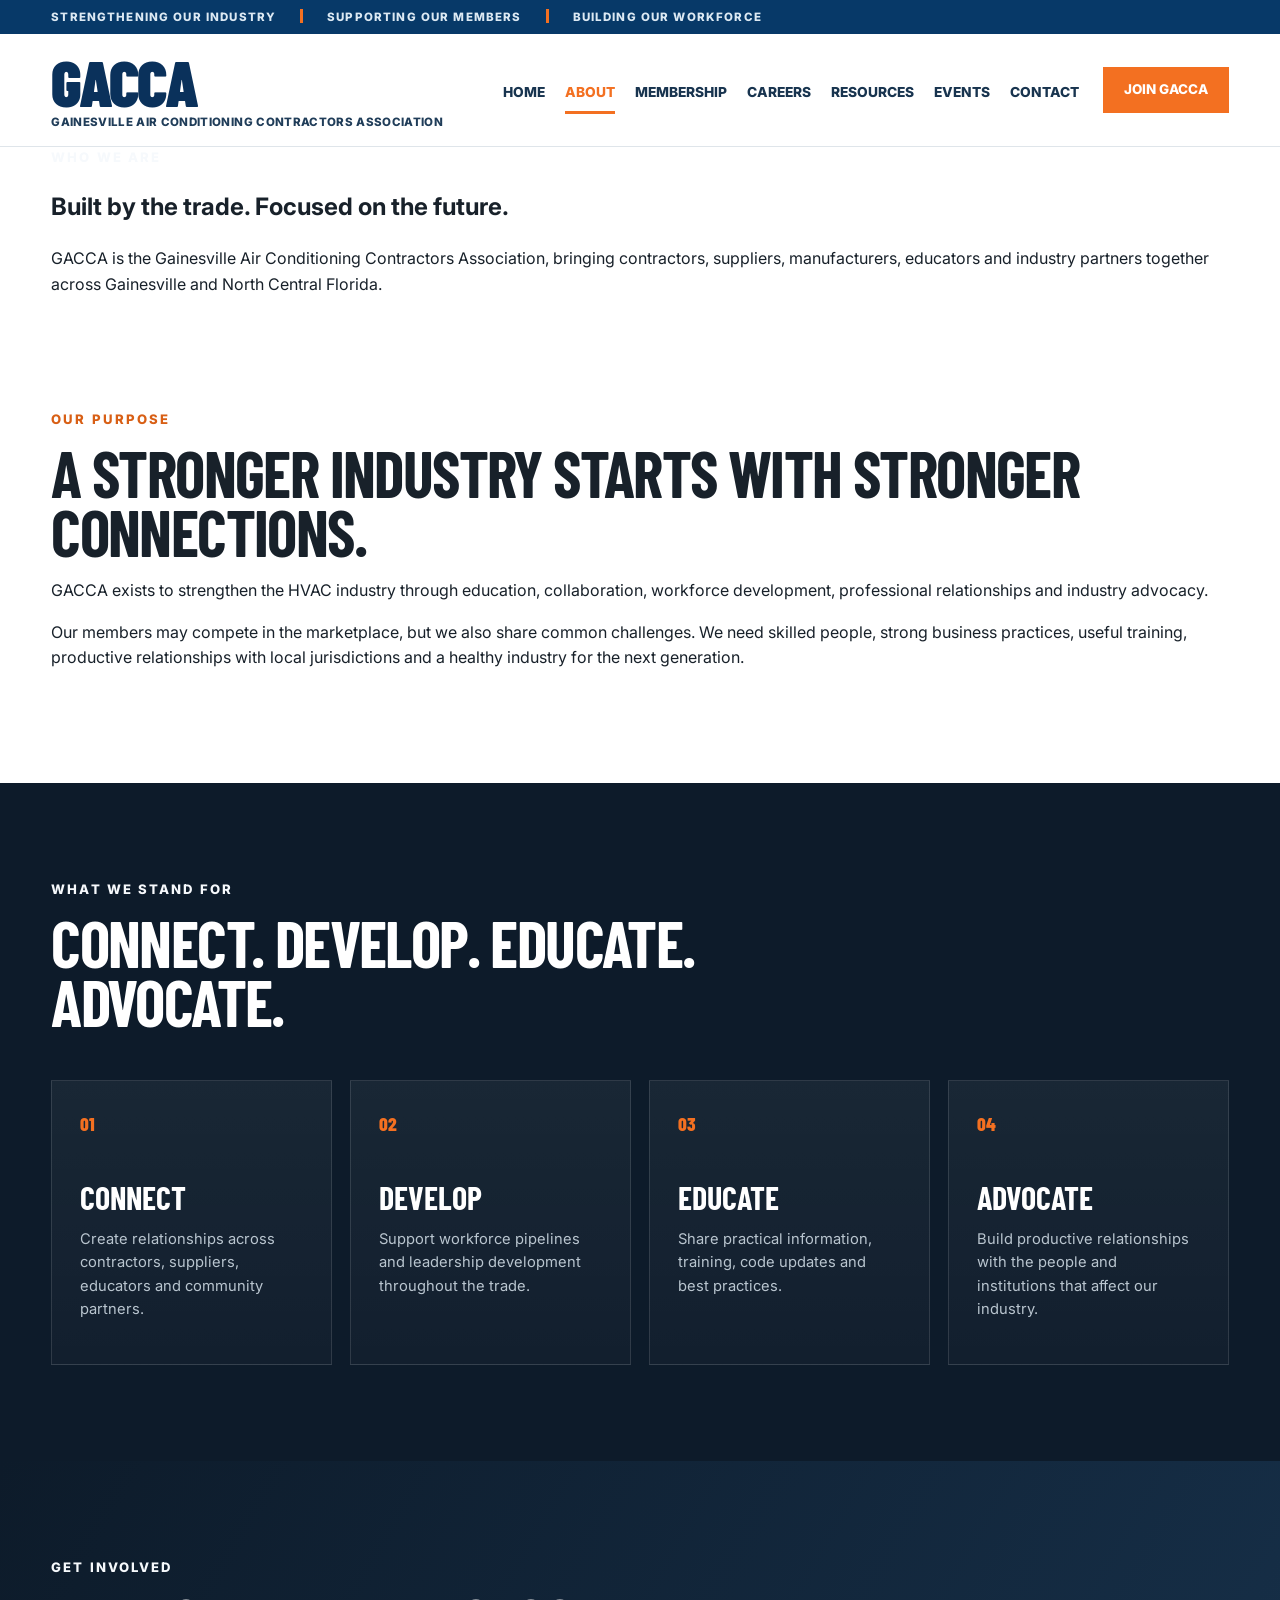
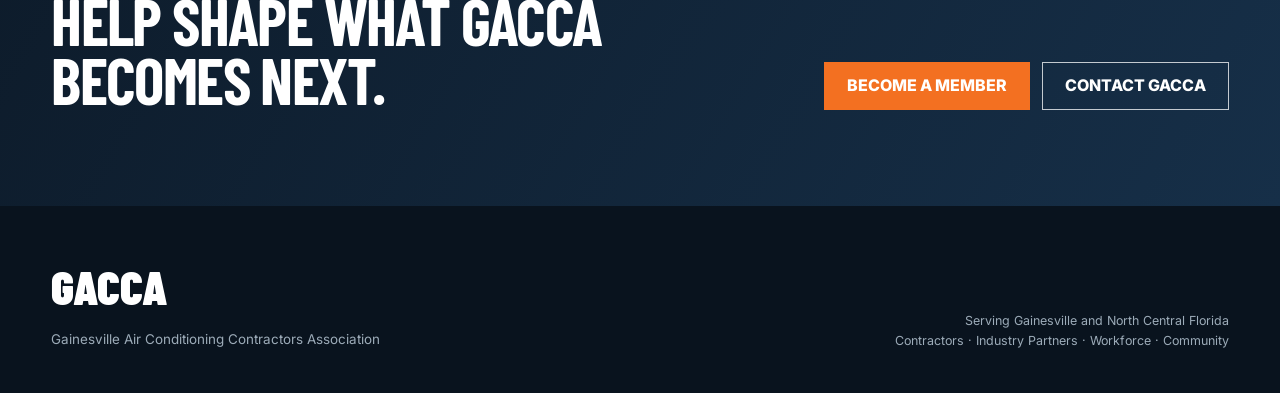
==== about.html @ 41728760 "Build About GACCA page" ====
<!DOCTYPE html><html lang="en"><head><meta charset="UTF-8"><meta name="viewport" content="width=device-width,initial-scale=1.0"><title>About GACCA</title><link rel="preconnect" href="https://fonts.googleapis.com"><link rel="preconnect" href="https://fonts.gstatic.com" crossorigin><link href="https://fonts.googleapis.com/css2?family=Barlow+Condensed:wght@600;700;800;900&family=Inter:wght@400;500;600;700;800&display=swap" rel="stylesheet"><link rel="stylesheet" href="styles.css"></head><body><div class="utility-bar"><div class="container utility-inner"><span>Strengthening our industry</span><span>Supporting our members</span><span>Building our workforce</span></div></div><header class="site-header light-header"><div class="container nav-wrap"><a class="brand brand-wide" href="index.html"><span class="brand-copy"><strong>GACCA</strong><small>Gainesville Air Conditioning Contractors Association</small></span></a><nav class="main-nav dark-nav"><a href="index.html">Home</a><a class="active" href="about.html">About</a><a href="membership.html">Membership</a><a href="careers.html">Careers</a><a href="resources.html">Resources</a><a href="events.html">Events</a><a href="contact.html">Contact</a></nav><a class="btn btn-small btn-primary" href="membership.html">Join GACCA</a></div></header><main><section class="subhero"><div class="container"><div class="eyebrow">Who We Are</div><h1>Built by the trade. Focused on the future.</h1><p>GACCA is the Gainesville Air Conditioning Contractors Association, bringing contractors, suppliers, manufacturers, educators and industry partners together across Gainesville and North Central Florida.</p></div></section><section class="section"><div class="container two-col"><div><div class="eyebrow dark">Our Purpose</div><h2>A stronger industry starts with stronger connections.</h2></div><div class="body-copy"><p>GACCA exists to strengthen the HVAC industry through education, collaboration, workforce development, professional relationships and industry advocacy.</p><p>Our members may compete in the marketplace, but we also share common challenges. We need skilled people, strong business practices, useful training, productive relationships with local jurisdictions and a healthy industry for the next generation.</p></div></div></section><section class="section section-dark"><div class="container"><div class="section-heading light"><div class="eyebrow">What We Stand For</div><h2>Connect. Develop. Educate. Advocate.</h2></div><div class="card-grid four"><article class="feature-card"><span class="card-number">01</span><h3>Connect</h3><p>Create relationships across contractors, suppliers, educators and community partners.</p></article><article class="feature-card"><span class="card-number">02</span><h3>Develop</h3><p>Support workforce pipelines and leadership development throughout the trade.</p></article><article class="feature-card"><span class="card-number">03</span><h3>Educate</h3><p>Share practical information, training, code updates and best practices.</p></article><article class="feature-card"><span class="card-number">04</span><h3>Advocate</h3><p>Build productive relationships with the people and institutions that affect our industry.</p></article></div></div></section><section class="section cta-section"><div class="container cta-inner"><div><div class="eyebrow">Get Involved</div><h2>Help shape what GACCA becomes next.</h2></div><div class="cta-actions"><a class="btn btn-primary" href="membership.html">Become a Member</a><a class="btn btn-outline-light" href="contact.html">Contact GACCA</a></div></div></section></main><footer class="site-footer"><div class="container footer-grid"><div><strong class="footer-logo">GACCA</strong><p>Gainesville Air Conditioning Contractors Association</p></div><div><span>Serving Gainesville and North Central Florida</span><span>Contractors · Industry Partners · Workforce · Community</span></div></div></footer></body></html>
---- styles.css ----
:root {
  --navy: #0d1b2a;
  --navy-2: #12263a;
  --blue: #0f4c81;
  --steel: #40566f;
  --orange: #f37021;
  --orange-dark: #d85f15;
  --white: #ffffff;
  --offwhite: #f7f8fa;
  --gray-100: #edf1f4;
  --gray-300: #cbd3da;
  --gray-600: #65717d;
  --ink: #18212a;
  --max: 1180px;
}
* { box-sizing: border-box; }
html { scroll-behavior: smooth; }
body { margin:0; font-family:"Inter",Arial,sans-serif; color:var(--ink); background:var(--white); line-height:1.6; }
a { color:inherit; text-decoration:none; }
img { max-width:100%; display:block; }
.container { width:min(92%,var(--max)); margin:0 auto; }

.utility-bar { background:#073968; color:#dce9f3; font-size:.72rem; font-weight:800; letter-spacing:.1em; text-transform:uppercase; }
.utility-inner { min-height:34px; display:flex; align-items:center; gap:24px; }
.utility-inner span+span:before { content:""; display:inline-block; width:3px; height:14px; background:var(--orange); margin-right:24px; vertical-align:-2px; }

.site-header { position:sticky; top:0; z-index:20; border-bottom:1px solid #dfe5ea; backdrop-filter:blur(8px); }
.light-header { background:rgba(255,255,255,.97); }
.nav-wrap { min-height:112px; display:flex; align-items:center; gap:24px; }
.brand { display:flex; align-items:center; margin-right:auto; }
.brand-wide .brand-copy { min-width:360px; }
.brand-copy { display:flex; flex-direction:column; line-height:.95; }
.brand-copy strong { color:#0a315b; font-family:"Barlow Condensed",Arial,sans-serif; font-size:4rem; font-weight:900; letter-spacing:-.03em; }
.brand-copy small { margin-top:4px; font-size:.72rem; font-weight:800; letter-spacing:.03em; color:#203d59; text-transform:uppercase; }
.main-nav { display:flex; align-items:center; gap:20px; font-weight:800; font-size:.86rem; text-transform:uppercase; }
.dark-nav { color:#18344f; }
.main-nav a { position:relative; padding:42px 0 38px; }
.main-nav a:hover,.main-nav a.active { color:var(--orange); }
.main-nav a.active:after { content:""; position:absolute; left:0; right:0; bottom:27px; height:3px; background:var(--orange); }

.btn { display:inline-flex; align-items:center; justify-content:center; min-height:48px; padding:0 22px; border:1px solid transparent; font-weight:800; text-transform:uppercase; transition:.2s ease; }
.btn:hover { transform:translateY(-1px); }
.btn-small { min-height:46px; padding:0 20px; font-size:.84rem; }
.btn-primary { background:var(--orange); color:var(--white); }
.btn-primary:hover { background:var(--orange-dark); }
.btn-secondary { background:var(--white); color:var(--navy); }
.btn-outline-light { border-color:rgba(255,255,255,.75); color:var(--white); }
.btn-outline-light:hover { border-color:var(--orange); color:var(--orange); }

.hero { position:relative; overflow:hidden; color:var(--white); min-height:650px; display:flex; align-items:center; }
.hero-approved { background:linear-gradient(90deg,rgba(5,42,75,.98) 0%,rgba(5,42,75,.92) 48%,rgba(15,76,129,.72) 100%),radial-gradient(circle at 78% 30%,rgba(243,112,33,.18),transparent 36%); }
.hero-grid { position:absolute; inset:0; opacity:.12; background-image:linear-gradient(rgba(255,255,255,.12) 1px,transparent 1px),linear-gradient(90deg,rgba(255,255,255,.12) 1px,transparent 1px); background-size:44px 44px; }
.hero-content { position:relative; z-index:2; padding:85px 0 78px; }
.eyebrow { color:#f6f9fc; font-size:.82rem; font-weight:800; letter-spacing:.16em; text-transform:uppercase; }
.eyebrow.dark { color:var(--orange-dark); }
.hero h1,h2,h3 { font-family:"Barlow Condensed",Arial,sans-serif; line-height:.92; margin:0; }
.hero h1 { max-width:780px; margin-top:14px; font-size:clamp(4.4rem,8vw,7.2rem); text-transform:uppercase; letter-spacing:-.035em; display:flex; flex-direction:column; }
.hero h1 strong { color:var(--orange); font-size:1.12em; font-style:italic; }
.hero h1 em { font-style:normal; letter-spacing:.12em; font-size:.48em; font-weight:600; margin-top:4px; }
.hero-copy { max-width:720px; margin:24px 0 0; color:#e6edf3; font-size:1.02rem; }
.hero-actions { display:flex; flex-wrap:wrap; gap:14px; margin-top:30px; }

.pillar-band { background:#073968; color:white; border-top:1px solid rgba(255,255,255,.18); }
.pillar-grid { display:grid; grid-template-columns:repeat(4,1fr); }
.pillar { padding:22px 26px; min-height:112px; border-right:1px solid rgba(255,255,255,.2); }
.pillar:first-child { border-left:1px solid rgba(255,255,255,.2); }
.pillar strong { display:block; font-family:"Barlow Condensed",Arial,sans-serif; font-size:1.65rem; text-transform:uppercase; border-left:4px solid var(--orange); padding-left:12px; }
.pillar span { display:block; margin:8px 0 0 16px; color:#d4e2ec; font-size:.86rem; line-height:1.35; }

.mission-band { background:#f3f6f8; }
.mission-grid { min-height:145px; display:grid; grid-template-columns:160px 1fr 280px; gap:28px; align-items:center; }
.mission-title { font-family:"Barlow Condensed",Arial,sans-serif; font-size:2.6rem; font-weight:900; line-height:.72; text-transform:uppercase; border-right:4px solid var(--orange); }
.mission-grid p { color:#24415d; font-style:italic; margin:0; }
.mission-callout { font-family:"Barlow Condensed",Arial,sans-serif; font-size:1.8rem; font-weight:800; line-height:1; text-transform:uppercase; color:#173d61; }
.mission-callout strong { color:var(--orange); font-size:1.08em; }

.section { padding:96px 0; }
h2 { margin-top:14px; font-size:clamp(3rem,5vw,5rem); text-transform:uppercase; letter-spacing:-.025em; }
.section-dark { background:var(--navy); color:var(--white); }
.section-gray { background:var(--offwhite); }
.section-heading { max-width:790px; margin-bottom:48px; }
.section-heading.light p { color:#bac5cf; }
.section-heading p { color:var(--gray-600); font-size:1.02rem; }
.card-grid { display:grid; gap:18px; }
.card-grid.four { grid-template-columns:repeat(4,1fr); }
.feature-card { min-height:270px; padding:28px; border:1px solid rgba(255,255,255,.12); background:linear-gradient(180deg,rgba(255,255,255,.05),rgba(255,255,255,.02)); }
.card-number { font-family:"Barlow Condensed",Arial,sans-serif; color:var(--orange); font-size:1.2rem; font-weight:800; }
.feature-card h3 { margin-top:44px; font-size:2rem; text-transform:uppercase; }
.feature-card p { color:#b9c5cf; font-size:.92rem; }

.spotlight-section { background:#e9eef2; }
.spotlight-grid { display:grid; grid-template-columns:repeat(3,1fr); gap:18px; }
.spotlight-card { position:relative; min-height:300px; padding:30px; color:white; overflow:hidden; border-bottom:6px solid var(--orange); background:linear-gradient(145deg,#123d65,#0b2741); }
.spotlight-card:after { content:""; position:absolute; inset:0; opacity:.12; background-image:linear-gradient(135deg,transparent 0 45%,#fff 46% 47%,transparent 48% 100%); background-size:42px 42px; }
.spotlight-card>* { position:relative; z-index:1; }
.spotlight-card span { text-transform:uppercase; color:#a9c4da; font-size:.75rem; font-weight:800; letter-spacing:.13em; }
.spotlight-card h3 { margin-top:52px; font-size:3rem; text-transform:uppercase; }
.spotlight-card p { max-width:280px; color:#dce7ef; }
.spotlight-card b { position:absolute; bottom:26px; text-transform:uppercase; color:var(--orange); font-size:.78rem; letter-spacing:.08em; }
.spotlight-card:hover { transform:translateY(-3px); transition:.2s ease; }

.careers-callout { background:var(--white); }
.careers-grid { display:grid; grid-template-columns:1.15fr .85fr; gap:42px; align-items:stretch; }
.careers-grid>div:first-child { padding:28px 0; }
.careers-grid p { color:#52606d; font-size:1.03rem; }
.inline-actions { display:flex; gap:22px; align-items:center; margin-top:28px; flex-wrap:wrap; }
.text-link { font-weight:800; border-bottom:2px solid var(--orange); }
.career-panel { position:relative; padding:48px; background:var(--navy-2); color:var(--white); overflow:hidden; }
.career-panel:before { content:""; position:absolute; inset:0; background-image:linear-gradient(rgba(255,255,255,.06) 1px,transparent 1px),linear-gradient(90deg,rgba(255,255,255,.06) 1px,transparent 1px); background-size:28px 28px; }
.career-panel>* { position:relative; z-index:1; }
.panel-label { color:var(--orange); text-transform:uppercase; font-weight:800; letter-spacing:.14em; font-size:.72rem; }
.career-panel h3 { margin-top:40px; font-size:clamp(2.4rem,4vw,4rem); text-transform:uppercase; }
.career-panel p { color:#c5d0d8; }

.resource-grid { display:grid; grid-template-columns:repeat(2,1fr); border-top:1px solid var(--gray-300); }
.resource-item { display:grid; grid-template-columns:150px 1fr; gap:20px; padding:28px 0; border-bottom:1px solid var(--gray-300); }
.resource-item:nth-child(odd) { padding-right:34px; }
.resource-item:nth-child(even) { padding-left:34px; border-left:1px solid var(--gray-300); }
.resource-item strong { font-family:"Barlow Condensed",Arial,sans-serif; text-transform:uppercase; font-size:1.5rem; }
.resource-item span { color:var(--gray-600); }

.cta-section { background:linear-gradient(120deg,var(--navy),#162f48); color:var(--white); }
.cta-inner { display:grid; grid-template-columns:1fr auto; gap:48px; align-items:end; }
.cta-inner h2 { max-width:820px; }
.cta-actions { display:flex; gap:12px; flex-wrap:wrap; }

.site-footer { background:#09131e; color:#9cabb8; padding:42px 0; }
.footer-grid { display:grid; grid-template-columns:1fr 1fr; gap:40px; align-items:end; }
.footer-grid p { margin:4px 0 0; font-size:.84rem; }
.footer-grid>div:last-child { display:flex; flex-direction:column; text-align:right; font-size:.78rem; }
.footer-logo { color:var(--white); font-family:"Barlow Condensed",Arial,sans-serif; font-size:3rem; font-weight:900; }

.page { width:min(92%,var(--max)); margin:0 auto; padding:90px 0; }
.page form { display:grid; gap:18px; max-width:760px; }
.page label { display:grid; gap:6px; font-weight:700; }
.page input,.page textarea { width:100%; padding:12px; border:1px solid var(--gray-300); font:inherit; }
.page button,.button { display:inline-flex; width:max-content; padding:13px 22px; border:0; background:var(--orange); color:white; font-weight:800; }
.job-panel { padding:28px; margin:28px 0; background:var(--offwhite); border-left:4px solid var(--orange); }
.note { color:var(--gray-600); font-size:.9rem; }

@media(max-width:1080px){
  .brand-wide .brand-copy{min-width:280px}.brand-copy strong{font-size:3.2rem}.main-nav{gap:14px;font-size:.78rem}
}
@media(max-width:980px){
  .utility-inner span:nth-child(n+2){display:none}.main-nav{display:none}.card-grid.four{grid-template-columns:repeat(2,1fr)}.careers-grid{grid-template-columns:1fr;gap:42px}.mission-grid{grid-template-columns:120px 1fr}.mission-callout{display:none}.pillar-grid{grid-template-columns:repeat(2,1fr)}.spotlight-grid{grid-template-columns:1fr}.cta-inner{grid-template-columns:1fr}
}
@media(max-width:680px){
  .nav-wrap{min-height:88px}.brand-wide .brand-copy{min-width:0}.brand-copy strong{font-size:2.7rem}.brand-copy small{font-size:.58rem;max-width:220px}.site-header .btn-small{display:none}.hero{min-height:620px}.hero-content{padding:68px 0}.hero h1{font-size:clamp(3.4rem,15vw,5.2rem)}.pillar-grid{grid-template-columns:1fr}.pillar{border-left:0;border-right:0;border-bottom:1px solid rgba(255,255,255,.2)}.mission-grid{grid-template-columns:1fr;padding:28px 0}.mission-title{border-right:0;border-bottom:4px solid var(--orange);padding-bottom:12px;width:max-content}.section{padding:72px 0}.card-grid.four,.resource-grid{grid-template-columns:1fr}.resource-item,.resource-item:nth-child(odd),.resource-item:nth-child(even){padding:22px 0;border-left:0;grid-template-columns:1fr;gap:4px}.career-panel{padding:34px 28px}.footer-grid{grid-template-columns:1fr}.footer-grid>div:last-child{text-align:left}
}
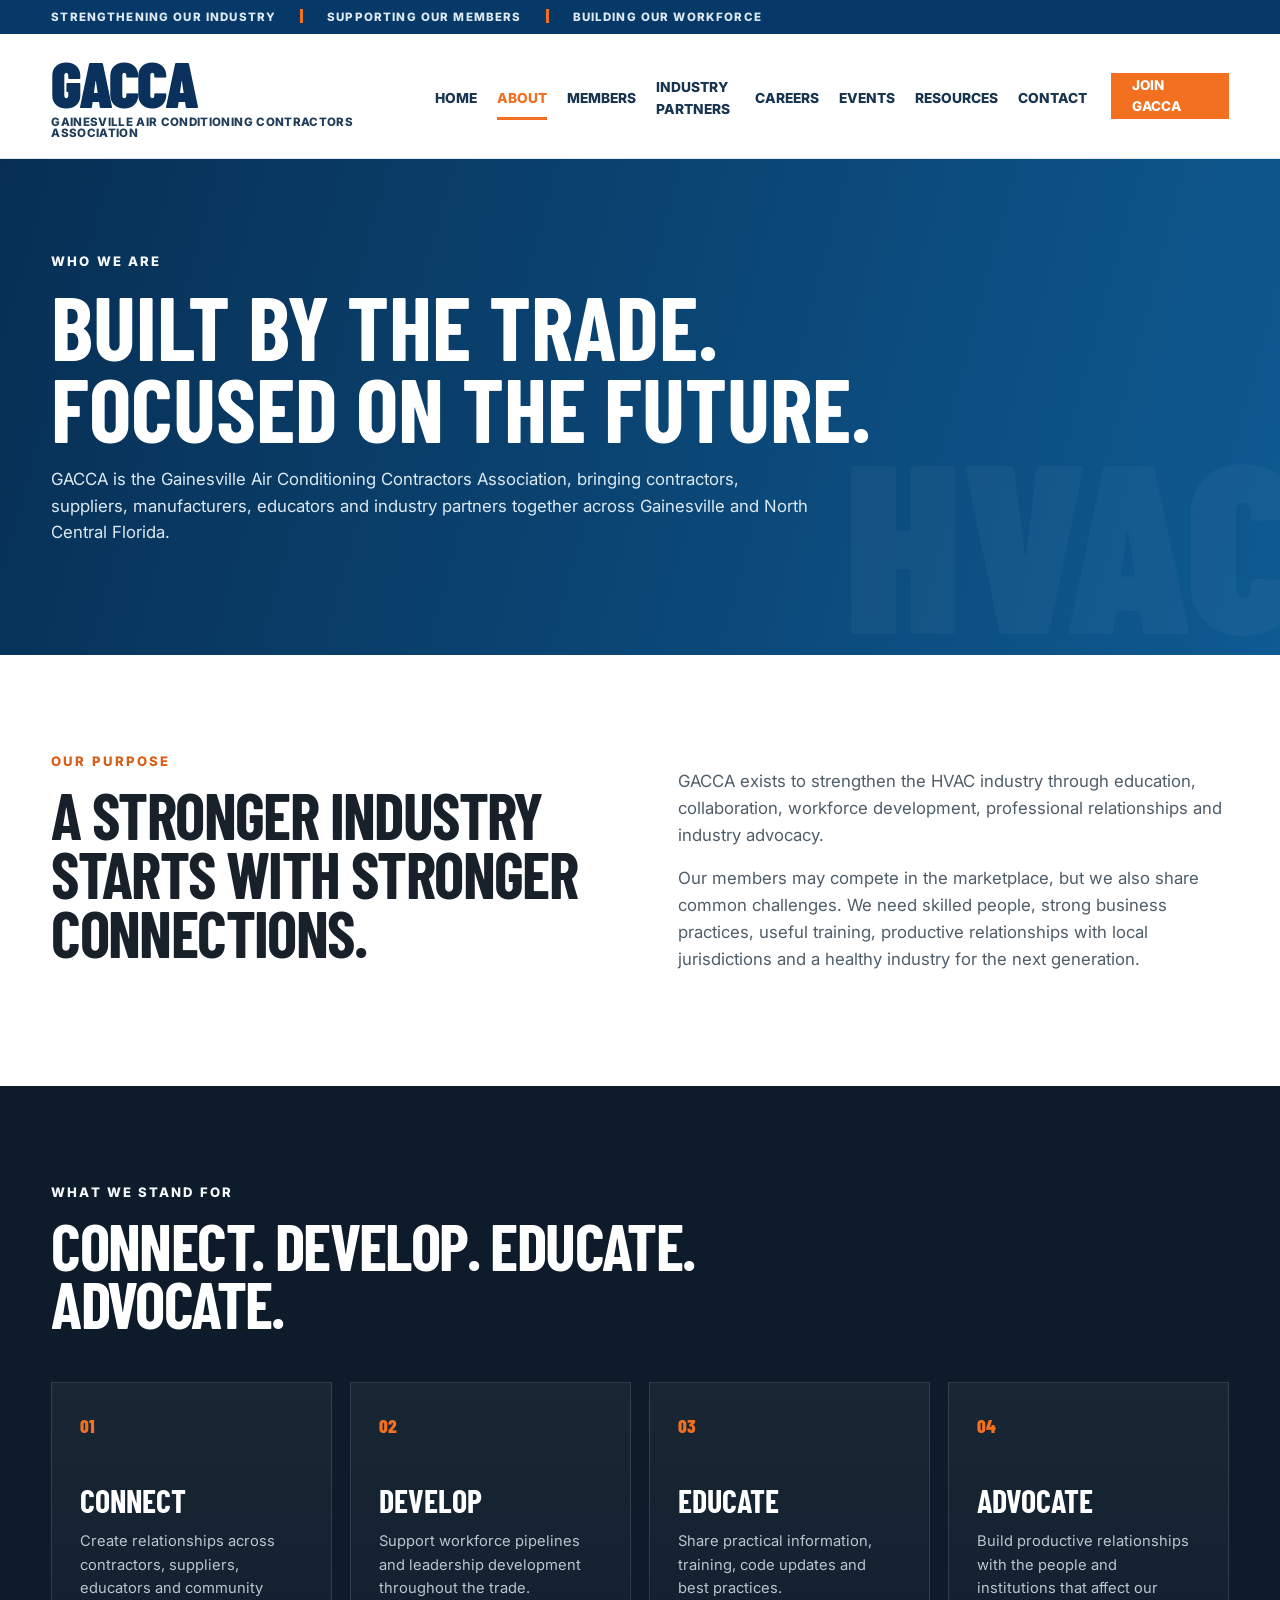
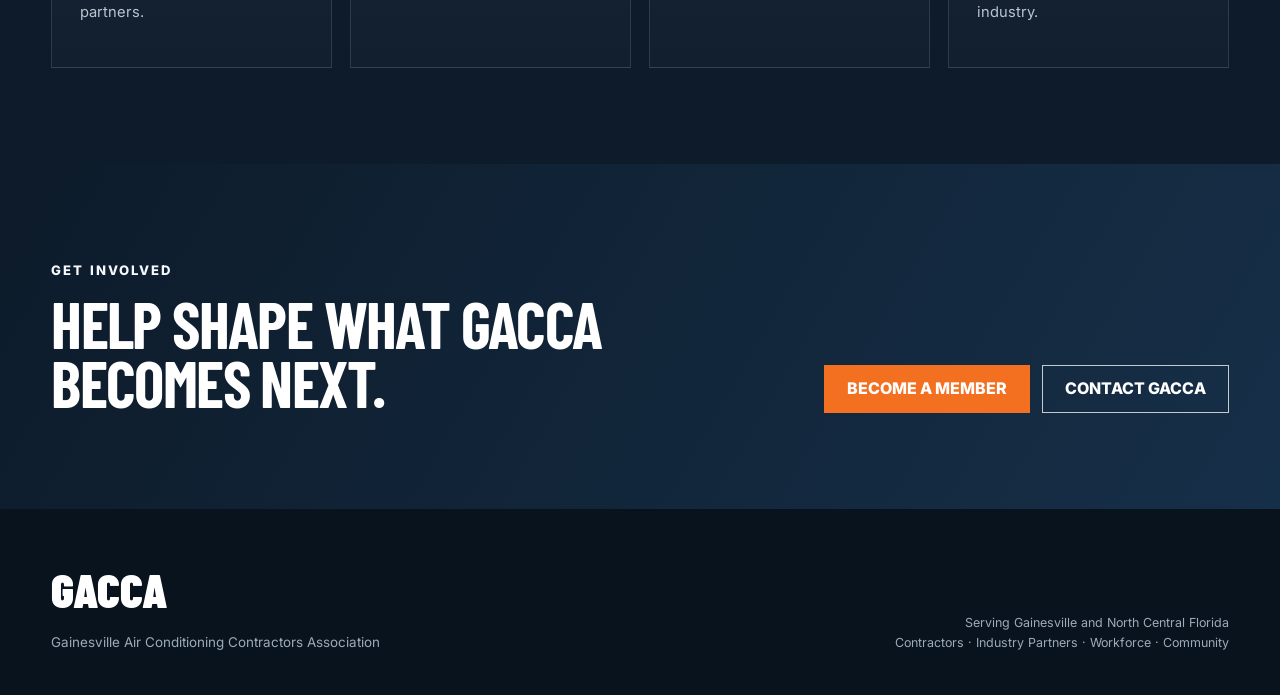
==== commit 78c578a1: "Standardize site navigation on About page" ====
--- a/about.html
+++ b/about.html
@@ -1 +1 @@
-<!DOCTYPE html><html lang="en"><head><meta charset="UTF-8"><meta name="viewport" content="width=device-width,initial-scale=1.0"><title>About GACCA</title><link rel="preconnect" href="https://fonts.googleapis.com"><link rel="preconnect" href="https://fonts.gstatic.com" crossorigin><link href="https://fonts.googleapis.com/css2?family=Barlow+Condensed:wght@600;700;800;900&family=Inter:wght@400;500;600;700;800&display=swap" rel="stylesheet"><link rel="stylesheet" href="styles.css"></head><body><div class="utility-bar"><div class="container utility-inner"><span>Strengthening our industry</span><span>Supporting our members</span><span>Building our workforce</span></div></div><header class="site-header light-header"><div class="container nav-wrap"><a class="brand brand-wide" href="index.html"><span class="brand-copy"><strong>GACCA</strong><small>Gainesville Air Conditioning Contractors Association</small></span></a><nav class="main-nav dark-nav"><a href="index.html">Home</a><a class="active" href="about.html">About</a><a href="membership.html">Membership</a><a href="careers.html">Careers</a><a href="resources.html">Resources</a><a href="events.html">Events</a><a href="contact.html">Contact</a></nav><a class="btn btn-small btn-primary" href="membership.html">Join GACCA</a></div></header><main><section class="subhero"><div class="container"><div class="eyebrow">Who We Are</div><h1>Built by the trade. Focused on the future.</h1><p>GACCA is the Gainesville Air Conditioning Contractors Association, bringing contractors, suppliers, manufacturers, educators and industry partners together across Gainesville and North Central Florida.</p></div></section><section class="section"><div class="container two-col"><div><div class="eyebrow dark">Our Purpose</div><h2>A stronger industry starts with stronger connections.</h2></div><div class="body-copy"><p>GACCA exists to strengthen the HVAC industry through education, collaboration, workforce development, professional relationships and industry advocacy.</p><p>Our members may compete in the marketplace, but we also share common challenges. We need skilled people, strong business practices, useful training, productive relationships with local jurisdictions and a healthy industry for the next generation.</p></div></div></section><section class="section section-dark"><div class="container"><div class="section-heading light"><div class="eyebrow">What We Stand For</div><h2>Connect. Develop. Educate. Advocate.</h2></div><div class="card-grid four"><article class="feature-card"><span class="card-number">01</span><h3>Connect</h3><p>Create relationships across contractors, suppliers, educators and community partners.</p></article><article class="feature-card"><span class="card-number">02</span><h3>Develop</h3><p>Support workforce pipelines and leadership development throughout the trade.</p></article><article class="feature-card"><span class="card-number">03</span><h3>Educate</h3><p>Share practical information, training, code updates and best practices.</p></article><article class="feature-card"><span class="card-number">04</span><h3>Advocate</h3><p>Build productive relationships with the people and institutions that affect our industry.</p></article></div></div></section><section class="section cta-section"><div class="container cta-inner"><div><div class="eyebrow">Get Involved</div><h2>Help shape what GACCA becomes next.</h2></div><div class="cta-actions"><a class="btn btn-primary" href="membership.html">Become a Member</a><a class="btn btn-outline-light" href="contact.html">Contact GACCA</a></div></div></section></main><footer class="site-footer"><div class="container footer-grid"><div><strong class="footer-logo">GACCA</strong><p>Gainesville Air Conditioning Contractors Association</p></div><div><span>Serving Gainesville and North Central Florida</span><span>Contractors · Industry Partners · Workforce · Community</span></div></div></footer></body></html>+<!DOCTYPE html><html lang="en"><head><meta charset="UTF-8"><meta name="viewport" content="width=device-width,initial-scale=1.0"><title>About GACCA</title><link rel="preconnect" href="https://fonts.googleapis.com"><link rel="preconnect" href="https://fonts.gstatic.com" crossorigin><link href="https://fonts.googleapis.com/css2?family=Barlow+Condensed:wght@600;700;800;900&family=Inter:wght@400;500;600;700;800&display=swap" rel="stylesheet"><link rel="stylesheet" href="styles.css"></head><body><div class="utility-bar"><div class="container utility-inner"><span>Strengthening our industry</span><span>Supporting our members</span><span>Building our workforce</span></div></div><header class="site-header light-header"><div class="container nav-wrap"><a class="brand brand-wide" href="index.html"><span class="brand-copy"><strong>GACCA</strong><small>Gainesville Air Conditioning Contractors Association</small></span></a><nav class="main-nav dark-nav"><a href="index.html">Home</a><a class="active" href="about.html">About</a><a href="member-directory.html">Members</a><a href="industry-partners.html">Industry Partners</a><a href="careers.html">Careers</a><a href="events.html">Events</a><a href="resources.html">Resources</a><a href="contact.html">Contact</a></nav><a class="btn btn-small btn-primary" href="membership.html">Join GACCA</a></div></header><main><section class="subhero"><div class="container"><div class="eyebrow">Who We Are</div><h1>Built by the trade. Focused on the future.</h1><p>GACCA is the Gainesville Air Conditioning Contractors Association, bringing contractors, suppliers, manufacturers, educators and industry partners together across Gainesville and North Central Florida.</p></div></section><section class="section"><div class="container two-col"><div><div class="eyebrow dark">Our Purpose</div><h2>A stronger industry starts with stronger connections.</h2></div><div class="body-copy"><p>GACCA exists to strengthen the HVAC industry through education, collaboration, workforce development, professional relationships and industry advocacy.</p><p>Our members may compete in the marketplace, but we also share common challenges. We need skilled people, strong business practices, useful training, productive relationships with local jurisdictions and a healthy industry for the next generation.</p></div></div></section><section class="section section-dark"><div class="container"><div class="section-heading light"><div class="eyebrow">What We Stand For</div><h2>Connect. Develop. Educate. Advocate.</h2></div><div class="card-grid four"><article class="feature-card"><span class="card-number">01</span><h3>Connect</h3><p>Create relationships across contractors, suppliers, educators and community partners.</p></article><article class="feature-card"><span class="card-number">02</span><h3>Develop</h3><p>Support workforce pipelines and leadership development throughout the trade.</p></article><article class="feature-card"><span class="card-number">03</span><h3>Educate</h3><p>Share practical information, training, code updates and best practices.</p></article><article class="feature-card"><span class="card-number">04</span><h3>Advocate</h3><p>Build productive relationships with the people and institutions that affect our industry.</p></article></div></div></section><section class="section cta-section"><div class="container cta-inner"><div><div class="eyebrow">Get Involved</div><h2>Help shape what GACCA becomes next.</h2></div><div class="cta-actions"><a class="btn btn-primary" href="membership.html">Become a Member</a><a class="btn btn-outline-light" href="contact.html">Contact GACCA</a></div></div></section></main><footer class="site-footer"><div class="container footer-grid"><div><strong class="footer-logo">GACCA</strong><p>Gainesville Air Conditioning Contractors Association</p></div><div><span>Serving Gainesville and North Central Florida</span><span>Contractors · Industry Partners · Workforce · Community</span></div></div></footer></body></html>
--- a/styles.css
+++ b/styles.css
@@ -1,149 +1 @@
-:root {
-  --navy: #0d1b2a;
-  --navy-2: #12263a;
-  --blue: #0f4c81;
-  --steel: #40566f;
-  --orange: #f37021;
-  --orange-dark: #d85f15;
-  --white: #ffffff;
-  --offwhite: #f7f8fa;
-  --gray-100: #edf1f4;
-  --gray-300: #cbd3da;
-  --gray-600: #65717d;
-  --ink: #18212a;
-  --max: 1180px;
-}
-* { box-sizing: border-box; }
-html { scroll-behavior: smooth; }
-body { margin:0; font-family:"Inter",Arial,sans-serif; color:var(--ink); background:var(--white); line-height:1.6; }
-a { color:inherit; text-decoration:none; }
-img { max-width:100%; display:block; }
-.container { width:min(92%,var(--max)); margin:0 auto; }
-
-.utility-bar { background:#073968; color:#dce9f3; font-size:.72rem; font-weight:800; letter-spacing:.1em; text-transform:uppercase; }
-.utility-inner { min-height:34px; display:flex; align-items:center; gap:24px; }
-.utility-inner span+span:before { content:""; display:inline-block; width:3px; height:14px; background:var(--orange); margin-right:24px; vertical-align:-2px; }
-
-.site-header { position:sticky; top:0; z-index:20; border-bottom:1px solid #dfe5ea; backdrop-filter:blur(8px); }
-.light-header { background:rgba(255,255,255,.97); }
-.nav-wrap { min-height:112px; display:flex; align-items:center; gap:24px; }
-.brand { display:flex; align-items:center; margin-right:auto; }
-.brand-wide .brand-copy { min-width:360px; }
-.brand-copy { display:flex; flex-direction:column; line-height:.95; }
-.brand-copy strong { color:#0a315b; font-family:"Barlow Condensed",Arial,sans-serif; font-size:4rem; font-weight:900; letter-spacing:-.03em; }
-.brand-copy small { margin-top:4px; font-size:.72rem; font-weight:800; letter-spacing:.03em; color:#203d59; text-transform:uppercase; }
-.main-nav { display:flex; align-items:center; gap:20px; font-weight:800; font-size:.86rem; text-transform:uppercase; }
-.dark-nav { color:#18344f; }
-.main-nav a { position:relative; padding:42px 0 38px; }
-.main-nav a:hover,.main-nav a.active { color:var(--orange); }
-.main-nav a.active:after { content:""; position:absolute; left:0; right:0; bottom:27px; height:3px; background:var(--orange); }
-
-.btn { display:inline-flex; align-items:center; justify-content:center; min-height:48px; padding:0 22px; border:1px solid transparent; font-weight:800; text-transform:uppercase; transition:.2s ease; }
-.btn:hover { transform:translateY(-1px); }
-.btn-small { min-height:46px; padding:0 20px; font-size:.84rem; }
-.btn-primary { background:var(--orange); color:var(--white); }
-.btn-primary:hover { background:var(--orange-dark); }
-.btn-secondary { background:var(--white); color:var(--navy); }
-.btn-outline-light { border-color:rgba(255,255,255,.75); color:var(--white); }
-.btn-outline-light:hover { border-color:var(--orange); color:var(--orange); }
-
-.hero { position:relative; overflow:hidden; color:var(--white); min-height:650px; display:flex; align-items:center; }
-.hero-approved { background:linear-gradient(90deg,rgba(5,42,75,.98) 0%,rgba(5,42,75,.92) 48%,rgba(15,76,129,.72) 100%),radial-gradient(circle at 78% 30%,rgba(243,112,33,.18),transparent 36%); }
-.hero-grid { position:absolute; inset:0; opacity:.12; background-image:linear-gradient(rgba(255,255,255,.12) 1px,transparent 1px),linear-gradient(90deg,rgba(255,255,255,.12) 1px,transparent 1px); background-size:44px 44px; }
-.hero-content { position:relative; z-index:2; padding:85px 0 78px; }
-.eyebrow { color:#f6f9fc; font-size:.82rem; font-weight:800; letter-spacing:.16em; text-transform:uppercase; }
-.eyebrow.dark { color:var(--orange-dark); }
-.hero h1,h2,h3 { font-family:"Barlow Condensed",Arial,sans-serif; line-height:.92; margin:0; }
-.hero h1 { max-width:780px; margin-top:14px; font-size:clamp(4.4rem,8vw,7.2rem); text-transform:uppercase; letter-spacing:-.035em; display:flex; flex-direction:column; }
-.hero h1 strong { color:var(--orange); font-size:1.12em; font-style:italic; }
-.hero h1 em { font-style:normal; letter-spacing:.12em; font-size:.48em; font-weight:600; margin-top:4px; }
-.hero-copy { max-width:720px; margin:24px 0 0; color:#e6edf3; font-size:1.02rem; }
-.hero-actions { display:flex; flex-wrap:wrap; gap:14px; margin-top:30px; }
-
-.pillar-band { background:#073968; color:white; border-top:1px solid rgba(255,255,255,.18); }
-.pillar-grid { display:grid; grid-template-columns:repeat(4,1fr); }
-.pillar { padding:22px 26px; min-height:112px; border-right:1px solid rgba(255,255,255,.2); }
-.pillar:first-child { border-left:1px solid rgba(255,255,255,.2); }
-.pillar strong { display:block; font-family:"Barlow Condensed",Arial,sans-serif; font-size:1.65rem; text-transform:uppercase; border-left:4px solid var(--orange); padding-left:12px; }
-.pillar span { display:block; margin:8px 0 0 16px; color:#d4e2ec; font-size:.86rem; line-height:1.35; }
-
-.mission-band { background:#f3f6f8; }
-.mission-grid { min-height:145px; display:grid; grid-template-columns:160px 1fr 280px; gap:28px; align-items:center; }
-.mission-title { font-family:"Barlow Condensed",Arial,sans-serif; font-size:2.6rem; font-weight:900; line-height:.72; text-transform:uppercase; border-right:4px solid var(--orange); }
-.mission-grid p { color:#24415d; font-style:italic; margin:0; }
-.mission-callout { font-family:"Barlow Condensed",Arial,sans-serif; font-size:1.8rem; font-weight:800; line-height:1; text-transform:uppercase; color:#173d61; }
-.mission-callout strong { color:var(--orange); font-size:1.08em; }
-
-.section { padding:96px 0; }
-h2 { margin-top:14px; font-size:clamp(3rem,5vw,5rem); text-transform:uppercase; letter-spacing:-.025em; }
-.section-dark { background:var(--navy); color:var(--white); }
-.section-gray { background:var(--offwhite); }
-.section-heading { max-width:790px; margin-bottom:48px; }
-.section-heading.light p { color:#bac5cf; }
-.section-heading p { color:var(--gray-600); font-size:1.02rem; }
-.card-grid { display:grid; gap:18px; }
-.card-grid.four { grid-template-columns:repeat(4,1fr); }
-.feature-card { min-height:270px; padding:28px; border:1px solid rgba(255,255,255,.12); background:linear-gradient(180deg,rgba(255,255,255,.05),rgba(255,255,255,.02)); }
-.card-number { font-family:"Barlow Condensed",Arial,sans-serif; color:var(--orange); font-size:1.2rem; font-weight:800; }
-.feature-card h3 { margin-top:44px; font-size:2rem; text-transform:uppercase; }
-.feature-card p { color:#b9c5cf; font-size:.92rem; }
-
-.spotlight-section { background:#e9eef2; }
-.spotlight-grid { display:grid; grid-template-columns:repeat(3,1fr); gap:18px; }
-.spotlight-card { position:relative; min-height:300px; padding:30px; color:white; overflow:hidden; border-bottom:6px solid var(--orange); background:linear-gradient(145deg,#123d65,#0b2741); }
-.spotlight-card:after { content:""; position:absolute; inset:0; opacity:.12; background-image:linear-gradient(135deg,transparent 0 45%,#fff 46% 47%,transparent 48% 100%); background-size:42px 42px; }
-.spotlight-card>* { position:relative; z-index:1; }
-.spotlight-card span { text-transform:uppercase; color:#a9c4da; font-size:.75rem; font-weight:800; letter-spacing:.13em; }
-.spotlight-card h3 { margin-top:52px; font-size:3rem; text-transform:uppercase; }
-.spotlight-card p { max-width:280px; color:#dce7ef; }
-.spotlight-card b { position:absolute; bottom:26px; text-transform:uppercase; color:var(--orange); font-size:.78rem; letter-spacing:.08em; }
-.spotlight-card:hover { transform:translateY(-3px); transition:.2s ease; }
-
-.careers-callout { background:var(--white); }
-.careers-grid { display:grid; grid-template-columns:1.15fr .85fr; gap:42px; align-items:stretch; }
-.careers-grid>div:first-child { padding:28px 0; }
-.careers-grid p { color:#52606d; font-size:1.03rem; }
-.inline-actions { display:flex; gap:22px; align-items:center; margin-top:28px; flex-wrap:wrap; }
-.text-link { font-weight:800; border-bottom:2px solid var(--orange); }
-.career-panel { position:relative; padding:48px; background:var(--navy-2); color:var(--white); overflow:hidden; }
-.career-panel:before { content:""; position:absolute; inset:0; background-image:linear-gradient(rgba(255,255,255,.06) 1px,transparent 1px),linear-gradient(90deg,rgba(255,255,255,.06) 1px,transparent 1px); background-size:28px 28px; }
-.career-panel>* { position:relative; z-index:1; }
-.panel-label { color:var(--orange); text-transform:uppercase; font-weight:800; letter-spacing:.14em; font-size:.72rem; }
-.career-panel h3 { margin-top:40px; font-size:clamp(2.4rem,4vw,4rem); text-transform:uppercase; }
-.career-panel p { color:#c5d0d8; }
-
-.resource-grid { display:grid; grid-template-columns:repeat(2,1fr); border-top:1px solid var(--gray-300); }
-.resource-item { display:grid; grid-template-columns:150px 1fr; gap:20px; padding:28px 0; border-bottom:1px solid var(--gray-300); }
-.resource-item:nth-child(odd) { padding-right:34px; }
-.resource-item:nth-child(even) { padding-left:34px; border-left:1px solid var(--gray-300); }
-.resource-item strong { font-family:"Barlow Condensed",Arial,sans-serif; text-transform:uppercase; font-size:1.5rem; }
-.resource-item span { color:var(--gray-600); }
-
-.cta-section { background:linear-gradient(120deg,var(--navy),#162f48); color:var(--white); }
-.cta-inner { display:grid; grid-template-columns:1fr auto; gap:48px; align-items:end; }
-.cta-inner h2 { max-width:820px; }
-.cta-actions { display:flex; gap:12px; flex-wrap:wrap; }
-
-.site-footer { background:#09131e; color:#9cabb8; padding:42px 0; }
-.footer-grid { display:grid; grid-template-columns:1fr 1fr; gap:40px; align-items:end; }
-.footer-grid p { margin:4px 0 0; font-size:.84rem; }
-.footer-grid>div:last-child { display:flex; flex-direction:column; text-align:right; font-size:.78rem; }
-.footer-logo { color:var(--white); font-family:"Barlow Condensed",Arial,sans-serif; font-size:3rem; font-weight:900; }
-
-.page { width:min(92%,var(--max)); margin:0 auto; padding:90px 0; }
-.page form { display:grid; gap:18px; max-width:760px; }
-.page label { display:grid; gap:6px; font-weight:700; }
-.page input,.page textarea { width:100%; padding:12px; border:1px solid var(--gray-300); font:inherit; }
-.page button,.button { display:inline-flex; width:max-content; padding:13px 22px; border:0; background:var(--orange); color:white; font-weight:800; }
-.job-panel { padding:28px; margin:28px 0; background:var(--offwhite); border-left:4px solid var(--orange); }
-.note { color:var(--gray-600); font-size:.9rem; }
-
-@media(max-width:1080px){
-  .brand-wide .brand-copy{min-width:280px}.brand-copy strong{font-size:3.2rem}.main-nav{gap:14px;font-size:.78rem}
-}
-@media(max-width:980px){
-  .utility-inner span:nth-child(n+2){display:none}.main-nav{display:none}.card-grid.four{grid-template-columns:repeat(2,1fr)}.careers-grid{grid-template-columns:1fr;gap:42px}.mission-grid{grid-template-columns:120px 1fr}.mission-callout{display:none}.pillar-grid{grid-template-columns:repeat(2,1fr)}.spotlight-grid{grid-template-columns:1fr}.cta-inner{grid-template-columns:1fr}
-}
-@media(max-width:680px){
-  .nav-wrap{min-height:88px}.brand-wide .brand-copy{min-width:0}.brand-copy strong{font-size:2.7rem}.brand-copy small{font-size:.58rem;max-width:220px}.site-header .btn-small{display:none}.hero{min-height:620px}.hero-content{padding:68px 0}.hero h1{font-size:clamp(3.4rem,15vw,5.2rem)}.pillar-grid{grid-template-columns:1fr}.pillar{border-left:0;border-right:0;border-bottom:1px solid rgba(255,255,255,.2)}.mission-grid{grid-template-columns:1fr;padding:28px 0}.mission-title{border-right:0;border-bottom:4px solid var(--orange);padding-bottom:12px;width:max-content}.section{padding:72px 0}.card-grid.four,.resource-grid{grid-template-columns:1fr}.resource-item,.resource-item:nth-child(odd),.resource-item:nth-child(even){padding:22px 0;border-left:0;grid-template-columns:1fr;gap:4px}.career-panel{padding:34px 28px}.footer-grid{grid-template-columns:1fr}.footer-grid>div:last-child{text-align:left}
-}
+:root{--navy:#0d1b2a;--navy-2:#12263a;--blue:#0f4c81;--steel:#40566f;--orange:#f37021;--orange-dark:#d85f15;--white:#fff;--offwhite:#f7f8fa;--gray-100:#edf1f4;--gray-300:#cbd3da;--gray-600:#65717d;--ink:#18212a;--max:1180px}*{box-sizing:border-box}html{scroll-behavior:smooth}body{margin:0;font-family:"Inter",Arial,sans-serif;color:var(--ink);background:var(--white);line-height:1.6}a{color:inherit;text-decoration:none}.container{width:min(92%,var(--max));margin:0 auto}.utility-bar{background:#073968;color:#dce9f3;font-size:.72rem;font-weight:800;letter-spacing:.1em;text-transform:uppercase}.utility-inner{min-height:34px;display:flex;align-items:center;gap:24px}.utility-inner span+span:before{content:"";display:inline-block;width:3px;height:14px;background:var(--orange);margin-right:24px;vertical-align:-2px}.site-header{position:sticky;top:0;z-index:20;border-bottom:1px solid #dfe5ea;backdrop-filter:blur(8px)}.light-header{background:rgba(255,255,255,.97)}.nav-wrap{min-height:112px;display:flex;align-items:center;gap:24px}.brand{display:flex;align-items:center;margin-right:auto}.brand-wide .brand-copy{min-width:360px}.brand-copy{display:flex;flex-direction:column;line-height:.95}.brand-copy strong{color:#0a315b;font-family:"Barlow Condensed",Arial,sans-serif;font-size:4rem;font-weight:900;letter-spacing:-.03em}.brand-copy small{margin-top:4px;font-size:.72rem;font-weight:800;letter-spacing:.03em;color:#203d59;text-transform:uppercase}.main-nav{display:flex;align-items:center;gap:20px;font-weight:800;font-size:.86rem;text-transform:uppercase}.dark-nav{color:#18344f}.main-nav a{position:relative;padding:42px 0 38px}.main-nav a:hover,.main-nav a.active{color:var(--orange)}.main-nav a.active:after{content:"";position:absolute;left:0;right:0;bottom:27px;height:3px;background:var(--orange)}.btn{display:inline-flex;align-items:center;justify-content:center;min-height:48px;padding:0 22px;border:1px solid transparent;font-weight:800;text-transform:uppercase;transition:.2s ease;cursor:pointer}.btn:hover{transform:translateY(-1px)}.btn-small{min-height:46px;padding:0 20px;font-size:.84rem}.btn-primary{background:var(--orange);color:var(--white)}.btn-primary:hover{background:var(--orange-dark)}.btn-secondary{background:var(--white);color:var(--navy)}.btn-outline-light{border-color:rgba(255,255,255,.75);color:var(--white)}.hero{position:relative;overflow:hidden;color:var(--white);min-height:650px;display:flex;align-items:center}.hero-approved{background:linear-gradient(90deg,rgba(5,42,75,.98) 0%,rgba(5,42,75,.92) 48%,rgba(15,76,129,.72) 100%),radial-gradient(circle at 78% 30%,rgba(243,112,33,.18),transparent 36%)}.hero-grid{position:absolute;inset:0;opacity:.12;background-image:linear-gradient(rgba(255,255,255,.12) 1px,transparent 1px),linear-gradient(90deg,rgba(255,255,255,.12) 1px,transparent 1px);background-size:44px 44px}.hero-content{position:relative;z-index:2;padding:85px 0 78px}.eyebrow{color:#f6f9fc;font-size:.82rem;font-weight:800;letter-spacing:.16em;text-transform:uppercase}.eyebrow.dark{color:var(--orange-dark)}.hero h1,h2,h3,.subhero h1{font-family:"Barlow Condensed",Arial,sans-serif;line-height:.92;margin:0}.hero h1{max-width:780px;margin-top:14px;font-size:clamp(4.4rem,8vw,7.2rem);text-transform:uppercase;letter-spacing:-.035em;display:flex;flex-direction:column}.hero h1 strong{color:var(--orange);font-size:1.12em;font-style:italic}.hero h1 em{font-style:normal;letter-spacing:.12em;font-size:.48em;font-weight:600;margin-top:4px}.hero-copy{max-width:720px;margin:24px 0 0;color:#e6edf3;font-size:1.02rem}.hero-actions{display:flex;flex-wrap:wrap;gap:14px;margin-top:30px}.pillar-band{background:#073968;color:white;border-top:1px solid rgba(255,255,255,.18)}.pillar-grid{display:grid;grid-template-columns:repeat(4,1fr)}.pillar{padding:22px 26px;min-height:112px;border-right:1px solid rgba(255,255,255,.2)}.pillar:first-child{border-left:1px solid rgba(255,255,255,.2)}.pillar strong{display:block;font-family:"Barlow Condensed",Arial,sans-serif;font-size:1.65rem;text-transform:uppercase;border-left:4px solid var(--orange);padding-left:12px}.pillar span{display:block;margin:8px 0 0 16px;color:#d4e2ec;font-size:.86rem;line-height:1.35}.mission-band{background:#f3f6f8}.mission-grid{min-height:145px;display:grid;grid-template-columns:160px 1fr 280px;gap:28px;align-items:center}.mission-title{font-family:"Barlow Condensed",Arial,sans-serif;font-size:2.6rem;font-weight:900;line-height:.72;text-transform:uppercase;border-right:4px solid var(--orange)}.mission-grid p{color:#24415d;font-style:italic;margin:0}.mission-callout{font-family:"Barlow Condensed",Arial,sans-serif;font-size:1.8rem;font-weight:800;line-height:1;text-transform:uppercase;color:#173d61}.mission-callout strong{color:var(--orange);font-size:1.08em}.section{padding:96px 0}h2{margin-top:14px;font-size:clamp(3rem,5vw,5rem);text-transform:uppercase;letter-spacing:-.025em}.section-dark{background:var(--navy);color:var(--white)}.section-gray{background:var(--offwhite)}.section-heading{max-width:790px;margin-bottom:48px}.section-heading.light p{color:#bac5cf}.section-heading p{color:var(--gray-600);font-size:1.02rem}.card-grid{display:grid;gap:18px}.card-grid.four{grid-template-columns:repeat(4,1fr)}.feature-card{min-height:270px;padding:28px;border:1px solid rgba(255,255,255,.12);background:linear-gradient(180deg,rgba(255,255,255,.05),rgba(255,255,255,.02))}.card-number{font-family:"Barlow Condensed",Arial,sans-serif;color:var(--orange);font-size:1.2rem;font-weight:800}.feature-card h3{margin-top:44px;font-size:2rem;text-transform:uppercase}.feature-card p{color:#b9c5cf;font-size:.92rem}.spotlight-section{background:#e9eef2}.spotlight-grid{display:grid;grid-template-columns:repeat(3,1fr);gap:18px}.spotlight-card{position:relative;min-height:300px;padding:30px;color:white;overflow:hidden;border-bottom:6px solid var(--orange);background:linear-gradient(145deg,#123d65,#0b2741)}.spotlight-card:after{content:"";position:absolute;inset:0;opacity:.12;background-image:linear-gradient(135deg,transparent 0 45%,#fff 46% 47%,transparent 48% 100%);background-size:42px 42px}.spotlight-card>*{position:relative;z-index:1}.spotlight-card span{text-transform:uppercase;color:#a9c4da;font-size:.75rem;font-weight:800;letter-spacing:.13em}.spotlight-card h3{margin-top:52px;font-size:3rem;text-transform:uppercase}.spotlight-card p{max-width:280px;color:#dce7ef}.spotlight-card b{position:absolute;bottom:26px;text-transform:uppercase;color:var(--orange);font-size:.78rem;letter-spacing:.08em}.careers-callout{background:var(--white)}.careers-grid{display:grid;grid-template-columns:1.15fr .85fr;gap:42px;align-items:stretch}.careers-grid>div:first-child{padding:28px 0}.careers-grid p{color:#52606d;font-size:1.03rem}.inline-actions{display:flex;gap:22px;align-items:center;margin-top:28px;flex-wrap:wrap}.text-link{font-weight:800;border-bottom:2px solid var(--orange)}.career-panel{position:relative;padding:48px;background:var(--navy-2);color:var(--white);overflow:hidden}.career-panel:before{content:"";position:absolute;inset:0;background-image:linear-gradient(rgba(255,255,255,.06) 1px,transparent 1px),linear-gradient(90deg,rgba(255,255,255,.06) 1px,transparent 1px);background-size:28px 28px}.career-panel>*{position:relative;z-index:1}.panel-label{color:var(--orange);text-transform:uppercase;font-weight:800;letter-spacing:.14em;font-size:.72rem}.career-panel h3{margin-top:40px;font-size:clamp(2.4rem,4vw,4rem);text-transform:uppercase}.career-panel p{color:#c5d0d8}.resource-grid{display:grid;grid-template-columns:repeat(2,1fr);border-top:1px solid var(--gray-300)}.resource-item{display:grid;grid-template-columns:150px 1fr;gap:20px;padding:28px 0;border-bottom:1px solid var(--gray-300)}.resource-item:nth-child(odd){padding-right:34px}.resource-item:nth-child(even){padding-left:34px;border-left:1px solid var(--gray-300)}.resource-item strong{font-family:"Barlow Condensed",Arial,sans-serif;text-transform:uppercase;font-size:1.5rem}.resource-item span{color:var(--gray-600)}.cta-section{background:linear-gradient(120deg,var(--navy),#162f48);color:var(--white)}.cta-inner{display:grid;grid-template-columns:1fr auto;gap:48px;align-items:end}.cta-inner h2{max-width:820px}.cta-actions{display:flex;gap:12px;flex-wrap:wrap}.site-footer{background:#09131e;color:#9cabb8;padding:42px 0}.footer-grid{display:grid;grid-template-columns:1fr 1fr;gap:40px;align-items:end}.footer-grid p{margin:4px 0 0;font-size:.84rem}.footer-grid>div:last-child{display:flex;flex-direction:column;text-align:right;font-size:.78rem}.footer-logo{color:var(--white);font-family:"Barlow Condensed",Arial,sans-serif;font-size:3rem;font-weight:900}.subhero{position:relative;overflow:hidden;background:linear-gradient(105deg,#072f54,#0e5a92);color:white;padding:92px 0}.subhero:after{content:"HVAC";position:absolute;right:-20px;bottom:-75px;font-family:"Barlow Condensed",Arial,sans-serif;font-size:15rem;font-weight:900;color:rgba(255,255,255,.035)}.subhero .container{position:relative;z-index:1}.subhero h1{max-width:900px;margin-top:12px;font-size:clamp(3.8rem,7vw,6.5rem);text-transform:uppercase}.subhero p{max-width:760px;color:#dce9f2;font-size:1.05rem}.two-col{display:grid;grid-template-columns:1fr 1fr;gap:76px;align-items:start}.body-copy{color:#4f5d69;font-size:1.05rem}.light-copy{color:#c3ced6}.benefit-grid{display:grid;grid-template-columns:repeat(3,1fr);gap:18px}.benefit-grid article{padding:28px;border-top:5px solid var(--orange);background:#f1f4f6;min-height:210px}.benefit-grid strong{display:block;font-family:"Barlow Condensed",Arial,sans-serif;font-size:1.8rem;text-transform:uppercase;color:#103b62}.benefit-grid p{color:#596875;font-size:.92rem}.career-toolbar{display:flex;justify-content:space-between;gap:32px;align-items:end;margin-bottom:38px}.job-grid{display:grid;grid-template-columns:1.3fr .7fr;gap:18px}.job-card{padding:32px;border:1px solid #d9e0e5;background:white;min-height:290px}.job-card h3,.event-card h3{font-family:"Barlow Condensed",Arial,sans-serif;font-size:2.2rem;line-height:1;text-transform:uppercase;color:#113b61}.job-card p{color:#5a6873}.job-type{display:inline-block;color:var(--orange);font-size:.76rem;font-weight:800;letter-spacing:.12em;text-transform:uppercase}.job-meta{display:flex;gap:18px;flex-wrap:wrap;margin-top:28px;font-size:.8rem;font-weight:700;color:#526577}.dark-card{background:#0d2943;border-color:#0d2943;color:white}.dark-card h3,.dark-card p{color:white}.form-layout{display:grid;grid-template-columns:.8fr 1.2fr;gap:70px;align-items:start}.trade-form{display:grid;gap:18px;padding:34px;background:#f4f6f8;border-top:6px solid var(--orange)}.trade-form label{display:grid;gap:7px;font-weight:800;color:#173a58}.trade-form input,.trade-form textarea,.trade-form select{width:100%;padding:13px 14px;border:1px solid #cbd4dc;background:white;font:inherit;color:#263847}.form-row{display:grid;grid-template-columns:1fr 1fr;gap:16px}.check{grid-template-columns:auto 1fr!important;align-items:start}.check input{width:auto!important;margin-top:5px}.note{color:#6f7d89;font-size:.83rem;margin:0}.event-grid{display:grid;grid-template-columns:repeat(3,1fr);gap:18px}.event-card{padding:30px;background:#f1f4f6;border-bottom:5px solid var(--orange);min-height:265px}.event-card>span{color:var(--orange);font-size:.75rem;font-weight:800;letter-spacing:.12em;text-transform:uppercase}.event-card p{color:#5f6c78}.event-card b{color:#133d62;font-size:.82rem;text-transform:uppercase}.directory-intro{display:grid;grid-template-columns:1.25fr .75fr;gap:56px;align-items:start;margin-bottom:44px}.directory-intro>div:first-child>p{max-width:700px;color:var(--gray-600)}.directory-note{padding:24px 26px;background:#edf2f6;border-left:5px solid var(--orange)}.directory-note strong{display:block;font-family:"Barlow Condensed",Arial,sans-serif;font-size:1.45rem;text-transform:uppercase;color:#103b62}.directory-note p{margin:8px 0 0;color:#566675;font-size:.9rem}.directory-toolbar{display:grid;grid-template-columns:minmax(260px,.8fr) 1.2fr;gap:24px;align-items:end;padding:24px;background:#f4f6f8;border:1px solid #dde4e9}.directory-search-wrap{display:grid;gap:7px}.directory-search-wrap label{font-size:.78rem;font-weight:800;text-transform:uppercase;letter-spacing:.08em;color:#173a58}.directory-search-wrap input{width:100%;min-height:48px;padding:0 14px;border:1px solid #c8d2da;background:white;font:inherit;color:var(--ink)}.directory-search-wrap input:focus{outline:3px solid rgba(243,112,33,.18);border-color:var(--orange)}.directory-filter{display:flex;gap:8px;flex-wrap:wrap;justify-content:flex-end}.directory-filter button{min-height:44px;padding:0 14px;border:1px solid #bdc9d2;background:white;color:#163a58;font:inherit;font-size:.78rem;font-weight:800;text-transform:uppercase;cursor:pointer}.directory-filter button:hover,.directory-filter button.active{background:#0d3f6b;color:white;border-color:#0d3f6b}.directory-status-row{display:flex;justify-content:space-between;gap:20px;align-items:center;margin:24px 0 18px}.directory-status-row p{margin:0;color:#5d6b77;font-size:.88rem;font-weight:700}.member-grid{display:grid;grid-template-columns:repeat(3,1fr);gap:18px}.member-card{display:flex;flex-direction:column;min-height:270px;padding:28px;border:1px solid #dbe2e7;border-top:5px solid var(--orange);background:white}.member-category{font-size:.72rem;font-weight:800;letter-spacing:.11em;text-transform:uppercase;color:var(--orange-dark)}.member-card h3{margin-top:24px;font-family:"Barlow Condensed",Arial,sans-serif;font-size:2rem;line-height:1;text-transform:uppercase;color:#103b62}.member-card p{color:#5b6975;font-size:.9rem}.member-link{display:inline-block;margin-top:auto;padding-top:18px;font-size:.78rem;font-weight:800;text-transform:uppercase;color:#0d4d82}.member-link:not(.member-link-muted){text-decoration:underline;text-decoration-color:var(--orange);text-decoration-thickness:2px;text-underline-offset:4px}.member-link-muted{color:#87939d}.directory-empty{grid-column:1/-1;padding:38px;background:#f4f6f8;border-left:5px solid var(--orange)}.directory-empty strong{font-family:"Barlow Condensed",Arial,sans-serif;font-size:2rem;text-transform:uppercase;color:#103b62}.directory-empty p{margin:5px 0 0;color:#5f6d79}@media(max-width:1080px){.brand-wide .brand-copy{min-width:280px}.brand-copy strong{font-size:3.2rem}.main-nav{gap:14px;font-size:.78rem}}@media(max-width:980px){.utility-inner span:nth-child(n+2){display:none}.main-nav{display:none}.card-grid.four{grid-template-columns:repeat(2,1fr)}.careers-grid,.two-col,.form-layout,.job-grid{grid-template-columns:1fr;gap:42px}.benefit-grid,.event-grid,.member-grid{grid-template-columns:repeat(2,1fr)}.mission-grid{grid-template-columns:120px 1fr}.mission-callout{display:none}.pillar-grid{grid-template-columns:repeat(2,1fr)}.spotlight-grid{grid-template-columns:1fr}.cta-inner{grid-template-columns:1fr}.directory-intro,.directory-toolbar{grid-template-columns:1fr}.directory-filter{justify-content:flex-start}}@media(max-width:680px){.nav-wrap{min-height:88px}.brand-wide .brand-copy{min-width:0}.brand-copy strong{font-size:2.7rem}.brand-copy small{font-size:.58rem;max-width:220px}.site-header .btn-small{display:none}.hero{min-height:620px}.hero-content{padding:68px 0}.hero h1{font-size:clamp(3.4rem,15vw,5.2rem)}.pillar-grid{grid-template-columns:1fr}.pillar{border-left:0;border-right:0;border-bottom:1px solid rgba(255,255,255,.2)}.mission-grid{grid-template-columns:1fr;padding:28px 0}.mission-title{border-right:0;border-bottom:4px solid var(--orange);padding-bottom:12px;width:max-content}.section{padding:72px 0}.card-grid.four,.resource-grid,.benefit-grid,.event-grid,.member-grid{grid-template-columns:1fr}.resource-item,.resource-item:nth-child(odd),.resource-item:nth-child(even){padding:22px 0;border-left:0;grid-template-columns:1fr;gap:4px}.career-panel{padding:34px 28px}.career-toolbar{align-items:start;flex-direction:column}.form-row{grid-template-columns:1fr}.footer-grid{grid-template-columns:1fr}.footer-grid>div:last-child{text-align:left}.subhero{padding:68px 0}.subhero h1{font-size:3.5rem}.directory-filter button{width:100%}.directory-status-row{align-items:flex-start;flex-direction:column}.member-card{min-height:235px}}
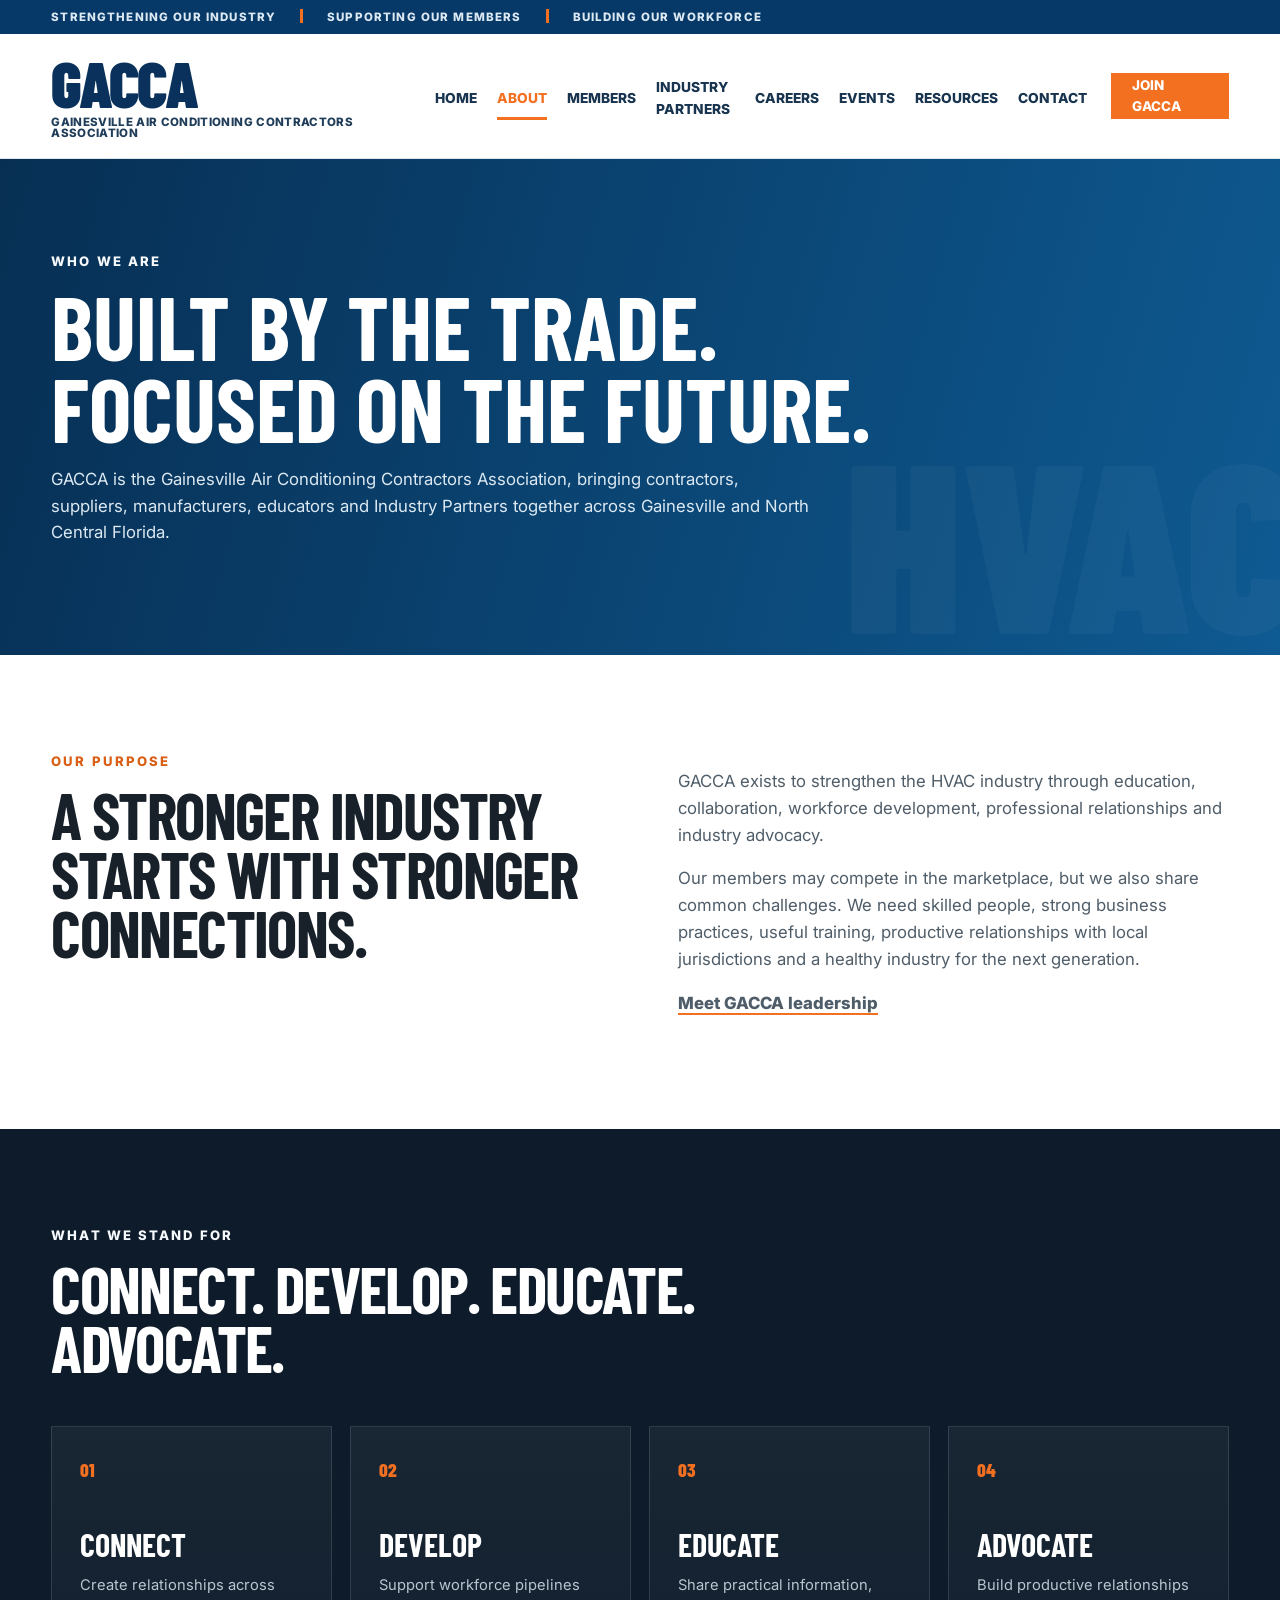
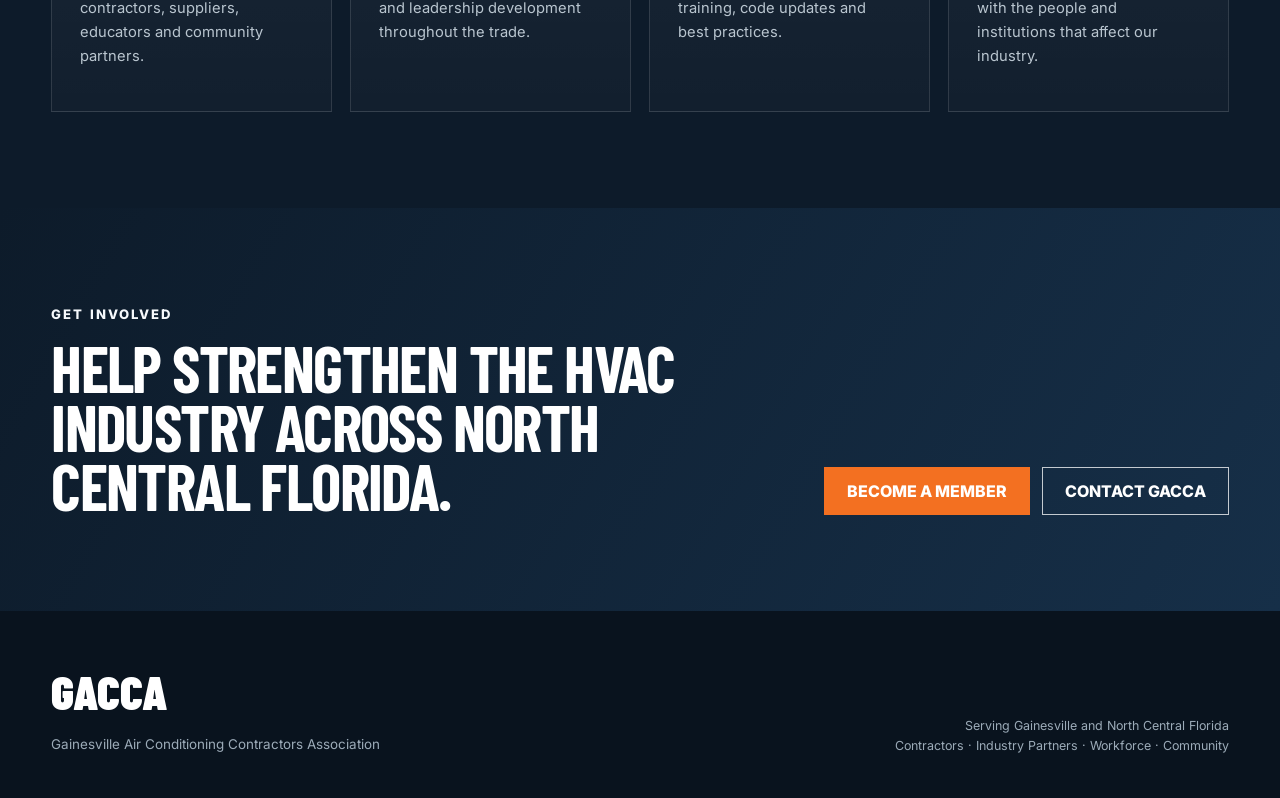
==== commit a0286935: "Improve About page SEO and leadership access" ====
--- a/about.html
+++ b/about.html
@@ -1 +1 @@
-<!DOCTYPE html><html lang="en"><head><meta charset="UTF-8"><meta name="viewport" content="width=device-width,initial-scale=1.0"><title>About GACCA</title><link rel="preconnect" href="https://fonts.googleapis.com"><link rel="preconnect" href="https://fonts.gstatic.com" crossorigin><link href="https://fonts.googleapis.com/css2?family=Barlow+Condensed:wght@600;700;800;900&family=Inter:wght@400;500;600;700;800&display=swap" rel="stylesheet"><link rel="stylesheet" href="styles.css"></head><body><div class="utility-bar"><div class="container utility-inner"><span>Strengthening our industry</span><span>Supporting our members</span><span>Building our workforce</span></div></div><header class="site-header light-header"><div class="container nav-wrap"><a class="brand brand-wide" href="index.html"><span class="brand-copy"><strong>GACCA</strong><small>Gainesville Air Conditioning Contractors Association</small></span></a><nav class="main-nav dark-nav"><a href="index.html">Home</a><a class="active" href="about.html">About</a><a href="member-directory.html">Members</a><a href="industry-partners.html">Industry Partners</a><a href="careers.html">Careers</a><a href="events.html">Events</a><a href="resources.html">Resources</a><a href="contact.html">Contact</a></nav><a class="btn btn-small btn-primary" href="membership.html">Join GACCA</a></div></header><main><section class="subhero"><div class="container"><div class="eyebrow">Who We Are</div><h1>Built by the trade. Focused on the future.</h1><p>GACCA is the Gainesville Air Conditioning Contractors Association, bringing contractors, suppliers, manufacturers, educators and industry partners together across Gainesville and North Central Florida.</p></div></section><section class="section"><div class="container two-col"><div><div class="eyebrow dark">Our Purpose</div><h2>A stronger industry starts with stronger connections.</h2></div><div class="body-copy"><p>GACCA exists to strengthen the HVAC industry through education, collaboration, workforce development, professional relationships and industry advocacy.</p><p>Our members may compete in the marketplace, but we also share common challenges. We need skilled people, strong business practices, useful training, productive relationships with local jurisdictions and a healthy industry for the next generation.</p></div></div></section><section class="section section-dark"><div class="container"><div class="section-heading light"><div class="eyebrow">What We Stand For</div><h2>Connect. Develop. Educate. Advocate.</h2></div><div class="card-grid four"><article class="feature-card"><span class="card-number">01</span><h3>Connect</h3><p>Create relationships across contractors, suppliers, educators and community partners.</p></article><article class="feature-card"><span class="card-number">02</span><h3>Develop</h3><p>Support workforce pipelines and leadership development throughout the trade.</p></article><article class="feature-card"><span class="card-number">03</span><h3>Educate</h3><p>Share practical information, training, code updates and best practices.</p></article><article class="feature-card"><span class="card-number">04</span><h3>Advocate</h3><p>Build productive relationships with the people and institutions that affect our industry.</p></article></div></div></section><section class="section cta-section"><div class="container cta-inner"><div><div class="eyebrow">Get Involved</div><h2>Help shape what GACCA becomes next.</h2></div><div class="cta-actions"><a class="btn btn-primary" href="membership.html">Become a Member</a><a class="btn btn-outline-light" href="contact.html">Contact GACCA</a></div></div></section></main><footer class="site-footer"><div class="container footer-grid"><div><strong class="footer-logo">GACCA</strong><p>Gainesville Air Conditioning Contractors Association</p></div><div><span>Serving Gainesville and North Central Florida</span><span>Contractors · Industry Partners · Workforce · Community</span></div></div></footer></body></html>+<!DOCTYPE html><html lang="en"><head><meta charset="UTF-8"><meta name="viewport" content="width=device-width,initial-scale=1.0"><meta name="description" content="Learn about the Gainesville Air Conditioning Contractors Association and its work supporting HVAC education, workforce development, collaboration and industry relationships across North Central Florida."><title>About GACCA | Gainesville HVAC Industry Association</title><link rel="preconnect" href="https://fonts.googleapis.com"><link rel="preconnect" href="https://fonts.gstatic.com" crossorigin><link href="https://fonts.googleapis.com/css2?family=Barlow+Condensed:wght@600;700;800;900&family=Inter:wght@400;500;600;700;800&display=swap" rel="stylesheet"><link rel="stylesheet" href="styles.css"></head><body><div class="utility-bar"><div class="container utility-inner"><span>Strengthening our industry</span><span>Supporting our members</span><span>Building our workforce</span></div></div><header class="site-header light-header"><div class="container nav-wrap"><a class="brand brand-wide" href="index.html"><span class="brand-copy"><strong>GACCA</strong><small>Gainesville Air Conditioning Contractors Association</small></span></a><nav class="main-nav dark-nav" aria-label="Primary navigation"><a href="index.html">Home</a><a class="active" href="about.html">About</a><a href="member-directory.html">Members</a><a href="industry-partners.html">Industry Partners</a><a href="careers.html">Careers</a><a href="events.html">Events</a><a href="resources.html">Resources</a><a href="contact.html">Contact</a></nav><a class="btn btn-small btn-primary" href="membership.html">Join GACCA</a></div></header><main><section class="subhero"><div class="container"><div class="eyebrow">Who We Are</div><h1>Built by the trade. Focused on the future.</h1><p>GACCA is the Gainesville Air Conditioning Contractors Association, bringing contractors, suppliers, manufacturers, educators and Industry Partners together across Gainesville and North Central Florida.</p></div></section><section class="section"><div class="container two-col"><div><div class="eyebrow dark">Our Purpose</div><h2>A stronger industry starts with stronger connections.</h2></div><div class="body-copy"><p>GACCA exists to strengthen the HVAC industry through education, collaboration, workforce development, professional relationships and industry advocacy.</p><p>Our members may compete in the marketplace, but we also share common challenges. We need skilled people, strong business practices, useful training, productive relationships with local jurisdictions and a healthy industry for the next generation.</p><p><a class="text-link" href="board.html">Meet GACCA leadership</a></p></div></div></section><section class="section section-dark"><div class="container"><div class="section-heading light"><div class="eyebrow">What We Stand For</div><h2>Connect. Develop. Educate. Advocate.</h2></div><div class="card-grid four"><article class="feature-card"><span class="card-number">01</span><h3>Connect</h3><p>Create relationships across contractors, suppliers, educators and community partners.</p></article><article class="feature-card"><span class="card-number">02</span><h3>Develop</h3><p>Support workforce pipelines and leadership development throughout the trade.</p></article><article class="feature-card"><span class="card-number">03</span><h3>Educate</h3><p>Share practical information, training, code updates and best practices.</p></article><article class="feature-card"><span class="card-number">04</span><h3>Advocate</h3><p>Build productive relationships with the people and institutions that affect our industry.</p></article></div></div></section><section class="section cta-section"><div class="container cta-inner"><div><div class="eyebrow">Get Involved</div><h2>Help strengthen the HVAC industry across North Central Florida.</h2></div><div class="cta-actions"><a class="btn btn-primary" href="membership.html">Become a Member</a><a class="btn btn-outline-light" href="contact.html">Contact GACCA</a></div></div></section></main><footer class="site-footer"><div class="container footer-grid"><div><strong class="footer-logo">GACCA</strong><p>Gainesville Air Conditioning Contractors Association</p></div><div><span>Serving Gainesville and North Central Florida</span><span>Contractors · Industry Partners · Workforce · Community</span></div></div></footer></body></html>
--- a/styles.css
+++ b/styles.css
@@ -1 +1 @@
-:root{--navy:#0d1b2a;--navy-2:#12263a;--blue:#0f4c81;--steel:#40566f;--orange:#f37021;--orange-dark:#d85f15;--white:#fff;--offwhite:#f7f8fa;--gray-100:#edf1f4;--gray-300:#cbd3da;--gray-600:#65717d;--ink:#18212a;--max:1180px}*{box-sizing:border-box}html{scroll-behavior:smooth}body{margin:0;font-family:"Inter",Arial,sans-serif;color:var(--ink);background:var(--white);line-height:1.6}a{color:inherit;text-decoration:none}.container{width:min(92%,var(--max));margin:0 auto}.utility-bar{background:#073968;color:#dce9f3;font-size:.72rem;font-weight:800;letter-spacing:.1em;text-transform:uppercase}.utility-inner{min-height:34px;display:flex;align-items:center;gap:24px}.utility-inner span+span:before{content:"";display:inline-block;width:3px;height:14px;background:var(--orange);margin-right:24px;vertical-align:-2px}.site-header{position:sticky;top:0;z-index:20;border-bottom:1px solid #dfe5ea;backdrop-filter:blur(8px)}.light-header{background:rgba(255,255,255,.97)}.nav-wrap{min-height:112px;display:flex;align-items:center;gap:24px}.brand{display:flex;align-items:center;margin-right:auto}.brand-wide .brand-copy{min-width:360px}.brand-copy{display:flex;flex-direction:column;line-height:.95}.brand-copy strong{color:#0a315b;font-family:"Barlow Condensed",Arial,sans-serif;font-size:4rem;font-weight:900;letter-spacing:-.03em}.brand-copy small{margin-top:4px;font-size:.72rem;font-weight:800;letter-spacing:.03em;color:#203d59;text-transform:uppercase}.main-nav{display:flex;align-items:center;gap:20px;font-weight:800;font-size:.86rem;text-transform:uppercase}.dark-nav{color:#18344f}.main-nav a{position:relative;padding:42px 0 38px}.main-nav a:hover,.main-nav a.active{color:var(--orange)}.main-nav a.active:after{content:"";position:absolute;left:0;right:0;bottom:27px;height:3px;background:var(--orange)}.btn{display:inline-flex;align-items:center;justify-content:center;min-height:48px;padding:0 22px;border:1px solid transparent;font-weight:800;text-transform:uppercase;transition:.2s ease;cursor:pointer}.btn:hover{transform:translateY(-1px)}.btn-small{min-height:46px;padding:0 20px;font-size:.84rem}.btn-primary{background:var(--orange);color:var(--white)}.btn-primary:hover{background:var(--orange-dark)}.btn-secondary{background:var(--white);color:var(--navy)}.btn-outline-light{border-color:rgba(255,255,255,.75);color:var(--white)}.hero{position:relative;overflow:hidden;color:var(--white);min-height:650px;display:flex;align-items:center}.hero-approved{background:linear-gradient(90deg,rgba(5,42,75,.98) 0%,rgba(5,42,75,.92) 48%,rgba(15,76,129,.72) 100%),radial-gradient(circle at 78% 30%,rgba(243,112,33,.18),transparent 36%)}.hero-grid{position:absolute;inset:0;opacity:.12;background-image:linear-gradient(rgba(255,255,255,.12) 1px,transparent 1px),linear-gradient(90deg,rgba(255,255,255,.12) 1px,transparent 1px);background-size:44px 44px}.hero-content{position:relative;z-index:2;padding:85px 0 78px}.eyebrow{color:#f6f9fc;font-size:.82rem;font-weight:800;letter-spacing:.16em;text-transform:uppercase}.eyebrow.dark{color:var(--orange-dark)}.hero h1,h2,h3,.subhero h1{font-family:"Barlow Condensed",Arial,sans-serif;line-height:.92;margin:0}.hero h1{max-width:780px;margin-top:14px;font-size:clamp(4.4rem,8vw,7.2rem);text-transform:uppercase;letter-spacing:-.035em;display:flex;flex-direction:column}.hero h1 strong{color:var(--orange);font-size:1.12em;font-style:italic}.hero h1 em{font-style:normal;letter-spacing:.12em;font-size:.48em;font-weight:600;margin-top:4px}.hero-copy{max-width:720px;margin:24px 0 0;color:#e6edf3;font-size:1.02rem}.hero-actions{display:flex;flex-wrap:wrap;gap:14px;margin-top:30px}.pillar-band{background:#073968;color:white;border-top:1px solid rgba(255,255,255,.18)}.pillar-grid{display:grid;grid-template-columns:repeat(4,1fr)}.pillar{padding:22px 26px;min-height:112px;border-right:1px solid rgba(255,255,255,.2)}.pillar:first-child{border-left:1px solid rgba(255,255,255,.2)}.pillar strong{display:block;font-family:"Barlow Condensed",Arial,sans-serif;font-size:1.65rem;text-transform:uppercase;border-left:4px solid var(--orange);padding-left:12px}.pillar span{display:block;margin:8px 0 0 16px;color:#d4e2ec;font-size:.86rem;line-height:1.35}.mission-band{background:#f3f6f8}.mission-grid{min-height:145px;display:grid;grid-template-columns:160px 1fr 280px;gap:28px;align-items:center}.mission-title{font-family:"Barlow Condensed",Arial,sans-serif;font-size:2.6rem;font-weight:900;line-height:.72;text-transform:uppercase;border-right:4px solid var(--orange)}.mission-grid p{color:#24415d;font-style:italic;margin:0}.mission-callout{font-family:"Barlow Condensed",Arial,sans-serif;font-size:1.8rem;font-weight:800;line-height:1;text-transform:uppercase;color:#173d61}.mission-callout strong{color:var(--orange);font-size:1.08em}.section{padding:96px 0}h2{margin-top:14px;font-size:clamp(3rem,5vw,5rem);text-transform:uppercase;letter-spacing:-.025em}.section-dark{background:var(--navy);color:var(--white)}.section-gray{background:var(--offwhite)}.section-heading{max-width:790px;margin-bottom:48px}.section-heading.light p{color:#bac5cf}.section-heading p{color:var(--gray-600);font-size:1.02rem}.card-grid{display:grid;gap:18px}.card-grid.four{grid-template-columns:repeat(4,1fr)}.feature-card{min-height:270px;padding:28px;border:1px solid rgba(255,255,255,.12);background:linear-gradient(180deg,rgba(255,255,255,.05),rgba(255,255,255,.02))}.card-number{font-family:"Barlow Condensed",Arial,sans-serif;color:var(--orange);font-size:1.2rem;font-weight:800}.feature-card h3{margin-top:44px;font-size:2rem;text-transform:uppercase}.feature-card p{color:#b9c5cf;font-size:.92rem}.spotlight-section{background:#e9eef2}.spotlight-grid{display:grid;grid-template-columns:repeat(3,1fr);gap:18px}.spotlight-card{position:relative;min-height:300px;padding:30px;color:white;overflow:hidden;border-bottom:6px solid var(--orange);background:linear-gradient(145deg,#123d65,#0b2741)}.spotlight-card:after{content:"";position:absolute;inset:0;opacity:.12;background-image:linear-gradient(135deg,transparent 0 45%,#fff 46% 47%,transparent 48% 100%);background-size:42px 42px}.spotlight-card>*{position:relative;z-index:1}.spotlight-card span{text-transform:uppercase;color:#a9c4da;font-size:.75rem;font-weight:800;letter-spacing:.13em}.spotlight-card h3{margin-top:52px;font-size:3rem;text-transform:uppercase}.spotlight-card p{max-width:280px;color:#dce7ef}.spotlight-card b{position:absolute;bottom:26px;text-transform:uppercase;color:var(--orange);font-size:.78rem;letter-spacing:.08em}.careers-callout{background:var(--white)}.careers-grid{display:grid;grid-template-columns:1.15fr .85fr;gap:42px;align-items:stretch}.careers-grid>div:first-child{padding:28px 0}.careers-grid p{color:#52606d;font-size:1.03rem}.inline-actions{display:flex;gap:22px;align-items:center;margin-top:28px;flex-wrap:wrap}.text-link{font-weight:800;border-bottom:2px solid var(--orange)}.career-panel{position:relative;padding:48px;background:var(--navy-2);color:var(--white);overflow:hidden}.career-panel:before{content:"";position:absolute;inset:0;background-image:linear-gradient(rgba(255,255,255,.06) 1px,transparent 1px),linear-gradient(90deg,rgba(255,255,255,.06) 1px,transparent 1px);background-size:28px 28px}.career-panel>*{position:relative;z-index:1}.panel-label{color:var(--orange);text-transform:uppercase;font-weight:800;letter-spacing:.14em;font-size:.72rem}.career-panel h3{margin-top:40px;font-size:clamp(2.4rem,4vw,4rem);text-transform:uppercase}.career-panel p{color:#c5d0d8}.resource-grid{display:grid;grid-template-columns:repeat(2,1fr);border-top:1px solid var(--gray-300)}.resource-item{display:grid;grid-template-columns:150px 1fr;gap:20px;padding:28px 0;border-bottom:1px solid var(--gray-300)}.resource-item:nth-child(odd){padding-right:34px}.resource-item:nth-child(even){padding-left:34px;border-left:1px solid var(--gray-300)}.resource-item strong{font-family:"Barlow Condensed",Arial,sans-serif;text-transform:uppercase;font-size:1.5rem}.resource-item span{color:var(--gray-600)}.cta-section{background:linear-gradient(120deg,var(--navy),#162f48);color:var(--white)}.cta-inner{display:grid;grid-template-columns:1fr auto;gap:48px;align-items:end}.cta-inner h2{max-width:820px}.cta-actions{display:flex;gap:12px;flex-wrap:wrap}.site-footer{background:#09131e;color:#9cabb8;padding:42px 0}.footer-grid{display:grid;grid-template-columns:1fr 1fr;gap:40px;align-items:end}.footer-grid p{margin:4px 0 0;font-size:.84rem}.footer-grid>div:last-child{display:flex;flex-direction:column;text-align:right;font-size:.78rem}.footer-logo{color:var(--white);font-family:"Barlow Condensed",Arial,sans-serif;font-size:3rem;font-weight:900}.subhero{position:relative;overflow:hidden;background:linear-gradient(105deg,#072f54,#0e5a92);color:white;padding:92px 0}.subhero:after{content:"HVAC";position:absolute;right:-20px;bottom:-75px;font-family:"Barlow Condensed",Arial,sans-serif;font-size:15rem;font-weight:900;color:rgba(255,255,255,.035)}.subhero .container{position:relative;z-index:1}.subhero h1{max-width:900px;margin-top:12px;font-size:clamp(3.8rem,7vw,6.5rem);text-transform:uppercase}.subhero p{max-width:760px;color:#dce9f2;font-size:1.05rem}.two-col{display:grid;grid-template-columns:1fr 1fr;gap:76px;align-items:start}.body-copy{color:#4f5d69;font-size:1.05rem}.light-copy{color:#c3ced6}.benefit-grid{display:grid;grid-template-columns:repeat(3,1fr);gap:18px}.benefit-grid article{padding:28px;border-top:5px solid var(--orange);background:#f1f4f6;min-height:210px}.benefit-grid strong{display:block;font-family:"Barlow Condensed",Arial,sans-serif;font-size:1.8rem;text-transform:uppercase;color:#103b62}.benefit-grid p{color:#596875;font-size:.92rem}.career-toolbar{display:flex;justify-content:space-between;gap:32px;align-items:end;margin-bottom:38px}.job-grid{display:grid;grid-template-columns:1.3fr .7fr;gap:18px}.job-card{padding:32px;border:1px solid #d9e0e5;background:white;min-height:290px}.job-card h3,.event-card h3{font-family:"Barlow Condensed",Arial,sans-serif;font-size:2.2rem;line-height:1;text-transform:uppercase;color:#113b61}.job-card p{color:#5a6873}.job-type{display:inline-block;color:var(--orange);font-size:.76rem;font-weight:800;letter-spacing:.12em;text-transform:uppercase}.job-meta{display:flex;gap:18px;flex-wrap:wrap;margin-top:28px;font-size:.8rem;font-weight:700;color:#526577}.dark-card{background:#0d2943;border-color:#0d2943;color:white}.dark-card h3,.dark-card p{color:white}.form-layout{display:grid;grid-template-columns:.8fr 1.2fr;gap:70px;align-items:start}.trade-form{display:grid;gap:18px;padding:34px;background:#f4f6f8;border-top:6px solid var(--orange)}.trade-form label{display:grid;gap:7px;font-weight:800;color:#173a58}.trade-form input,.trade-form textarea,.trade-form select{width:100%;padding:13px 14px;border:1px solid #cbd4dc;background:white;font:inherit;color:#263847}.form-row{display:grid;grid-template-columns:1fr 1fr;gap:16px}.check{grid-template-columns:auto 1fr!important;align-items:start}.check input{width:auto!important;margin-top:5px}.note{color:#6f7d89;font-size:.83rem;margin:0}.event-grid{display:grid;grid-template-columns:repeat(3,1fr);gap:18px}.event-card{padding:30px;background:#f1f4f6;border-bottom:5px solid var(--orange);min-height:265px}.event-card>span{color:var(--orange);font-size:.75rem;font-weight:800;letter-spacing:.12em;text-transform:uppercase}.event-card p{color:#5f6c78}.event-card b{color:#133d62;font-size:.82rem;text-transform:uppercase}.directory-intro{display:grid;grid-template-columns:1.25fr .75fr;gap:56px;align-items:start;margin-bottom:44px}.directory-intro>div:first-child>p{max-width:700px;color:var(--gray-600)}.directory-note{padding:24px 26px;background:#edf2f6;border-left:5px solid var(--orange)}.directory-note strong{display:block;font-family:"Barlow Condensed",Arial,sans-serif;font-size:1.45rem;text-transform:uppercase;color:#103b62}.directory-note p{margin:8px 0 0;color:#566675;font-size:.9rem}.directory-toolbar{display:grid;grid-template-columns:minmax(260px,.8fr) 1.2fr;gap:24px;align-items:end;padding:24px;background:#f4f6f8;border:1px solid #dde4e9}.directory-search-wrap{display:grid;gap:7px}.directory-search-wrap label{font-size:.78rem;font-weight:800;text-transform:uppercase;letter-spacing:.08em;color:#173a58}.directory-search-wrap input{width:100%;min-height:48px;padding:0 14px;border:1px solid #c8d2da;background:white;font:inherit;color:var(--ink)}.directory-search-wrap input:focus{outline:3px solid rgba(243,112,33,.18);border-color:var(--orange)}.directory-filter{display:flex;gap:8px;flex-wrap:wrap;justify-content:flex-end}.directory-filter button{min-height:44px;padding:0 14px;border:1px solid #bdc9d2;background:white;color:#163a58;font:inherit;font-size:.78rem;font-weight:800;text-transform:uppercase;cursor:pointer}.directory-filter button:hover,.directory-filter button.active{background:#0d3f6b;color:white;border-color:#0d3f6b}.directory-status-row{display:flex;justify-content:space-between;gap:20px;align-items:center;margin:24px 0 18px}.directory-status-row p{margin:0;color:#5d6b77;font-size:.88rem;font-weight:700}.member-grid{display:grid;grid-template-columns:repeat(3,1fr);gap:18px}.member-card{display:flex;flex-direction:column;min-height:270px;padding:28px;border:1px solid #dbe2e7;border-top:5px solid var(--orange);background:white}.member-category{font-size:.72rem;font-weight:800;letter-spacing:.11em;text-transform:uppercase;color:var(--orange-dark)}.member-card h3{margin-top:24px;font-family:"Barlow Condensed",Arial,sans-serif;font-size:2rem;line-height:1;text-transform:uppercase;color:#103b62}.member-card p{color:#5b6975;font-size:.9rem}.member-link{display:inline-block;margin-top:auto;padding-top:18px;font-size:.78rem;font-weight:800;text-transform:uppercase;color:#0d4d82}.member-link:not(.member-link-muted){text-decoration:underline;text-decoration-color:var(--orange);text-decoration-thickness:2px;text-underline-offset:4px}.member-link-muted{color:#87939d}.directory-empty{grid-column:1/-1;padding:38px;background:#f4f6f8;border-left:5px solid var(--orange)}.directory-empty strong{font-family:"Barlow Condensed",Arial,sans-serif;font-size:2rem;text-transform:uppercase;color:#103b62}.directory-empty p{margin:5px 0 0;color:#5f6d79}@media(max-width:1080px){.brand-wide .brand-copy{min-width:280px}.brand-copy strong{font-size:3.2rem}.main-nav{gap:14px;font-size:.78rem}}@media(max-width:980px){.utility-inner span:nth-child(n+2){display:none}.main-nav{display:none}.card-grid.four{grid-template-columns:repeat(2,1fr)}.careers-grid,.two-col,.form-layout,.job-grid{grid-template-columns:1fr;gap:42px}.benefit-grid,.event-grid,.member-grid{grid-template-columns:repeat(2,1fr)}.mission-grid{grid-template-columns:120px 1fr}.mission-callout{display:none}.pillar-grid{grid-template-columns:repeat(2,1fr)}.spotlight-grid{grid-template-columns:1fr}.cta-inner{grid-template-columns:1fr}.directory-intro,.directory-toolbar{grid-template-columns:1fr}.directory-filter{justify-content:flex-start}}@media(max-width:680px){.nav-wrap{min-height:88px}.brand-wide .brand-copy{min-width:0}.brand-copy strong{font-size:2.7rem}.brand-copy small{font-size:.58rem;max-width:220px}.site-header .btn-small{display:none}.hero{min-height:620px}.hero-content{padding:68px 0}.hero h1{font-size:clamp(3.4rem,15vw,5.2rem)}.pillar-grid{grid-template-columns:1fr}.pillar{border-left:0;border-right:0;border-bottom:1px solid rgba(255,255,255,.2)}.mission-grid{grid-template-columns:1fr;padding:28px 0}.mission-title{border-right:0;border-bottom:4px solid var(--orange);padding-bottom:12px;width:max-content}.section{padding:72px 0}.card-grid.four,.resource-grid,.benefit-grid,.event-grid,.member-grid{grid-template-columns:1fr}.resource-item,.resource-item:nth-child(odd),.resource-item:nth-child(even){padding:22px 0;border-left:0;grid-template-columns:1fr;gap:4px}.career-panel{padding:34px 28px}.career-toolbar{align-items:start;flex-direction:column}.form-row{grid-template-columns:1fr}.footer-grid{grid-template-columns:1fr}.footer-grid>div:last-child{text-align:left}.subhero{padding:68px 0}.subhero h1{font-size:3.5rem}.directory-filter button{width:100%}.directory-status-row{align-items:flex-start;flex-direction:column}.member-card{min-height:235px}}+:root{--navy:#0d1b2a;--navy-2:#12263a;--blue:#0f4c81;--steel:#40566f;--orange:#f37021;--orange-dark:#d85f15;--white:#fff;--offwhite:#f7f8fa;--gray-100:#edf1f4;--gray-300:#cbd3da;--gray-600:#65717d;--ink:#18212a;--max:1180px}*{box-sizing:border-box}html{scroll-behavior:smooth}body{margin:0;font-family:"Inter",Arial,sans-serif;color:var(--ink);background:var(--white);line-height:1.6}a{color:inherit;text-decoration:none}.container{width:min(92%,var(--max));margin:0 auto}.utility-bar{background:#073968;color:#dce9f3;font-size:.72rem;font-weight:800;letter-spacing:.1em;text-transform:uppercase}.utility-inner{min-height:34px;display:flex;align-items:center;gap:24px}.utility-inner span+span:before{content:"";display:inline-block;width:3px;height:14px;background:var(--orange);margin-right:24px;vertical-align:-2px}.site-header{position:sticky;top:0;z-index:20;border-bottom:1px solid #dfe5ea;backdrop-filter:blur(8px)}.light-header{background:rgba(255,255,255,.97)}.nav-wrap{min-height:112px;display:flex;align-items:center;gap:24px}.brand{display:flex;align-items:center;margin-right:auto}.brand-wide .brand-copy{min-width:360px}.brand-copy{display:flex;flex-direction:column;line-height:.95}.brand-copy strong{color:#0a315b;font-family:"Barlow Condensed",Arial,sans-serif;font-size:4rem;font-weight:900;letter-spacing:-.03em}.brand-copy small{margin-top:4px;font-size:.72rem;font-weight:800;letter-spacing:.03em;color:#203d59;text-transform:uppercase}.main-nav{display:flex;align-items:center;gap:20px;font-weight:800;font-size:.86rem;text-transform:uppercase}.dark-nav{color:#18344f}.main-nav a{position:relative;padding:42px 0 38px}.main-nav a:hover,.main-nav a.active{color:var(--orange)}.main-nav a.active:after{content:"";position:absolute;left:0;right:0;bottom:27px;height:3px;background:var(--orange)}.btn{display:inline-flex;align-items:center;justify-content:center;min-height:48px;padding:0 22px;border:1px solid transparent;font-weight:800;text-transform:uppercase;transition:.2s ease;cursor:pointer}.btn:hover{transform:translateY(-1px)}.btn-small{min-height:46px;padding:0 20px;font-size:.84rem}.btn-primary{background:var(--orange);color:var(--white)}.btn-primary:hover{background:var(--orange-dark)}.btn-secondary{background:var(--white);color:var(--navy)}.btn-outline-light{border-color:rgba(255,255,255,.75);color:var(--white)}.hero{position:relative;overflow:hidden;color:var(--white);min-height:650px;display:flex;align-items:center}.hero-approved{background:linear-gradient(90deg,rgba(5,42,75,.98) 0%,rgba(5,42,75,.92) 48%,rgba(15,76,129,.72) 100%),radial-gradient(circle at 78% 30%,rgba(243,112,33,.18),transparent 36%)}.hero-grid{position:absolute;inset:0;opacity:.12;background-image:linear-gradient(rgba(255,255,255,.12) 1px,transparent 1px),linear-gradient(90deg,rgba(255,255,255,.12) 1px,transparent 1px);background-size:44px 44px}.hero-content{position:relative;z-index:2;padding:85px 0 78px}.eyebrow{color:#f6f9fc;font-size:.82rem;font-weight:800;letter-spacing:.16em;text-transform:uppercase}.eyebrow.dark{color:var(--orange-dark)}.hero h1,h2,h3,.subhero h1{font-family:"Barlow Condensed",Arial,sans-serif;line-height:.92;margin:0}.hero h1{max-width:780px;margin-top:14px;font-size:clamp(4.4rem,8vw,7.2rem);text-transform:uppercase;letter-spacing:-.035em;display:flex;flex-direction:column}.hero h1 strong{color:var(--orange);font-size:1.12em;font-style:italic}.hero h1 em{font-style:normal;letter-spacing:.12em;font-size:.48em;font-weight:600;margin-top:4px}.hero-copy{max-width:720px;margin:24px 0 0;color:#e6edf3;font-size:1.02rem}.hero-actions{display:flex;flex-wrap:wrap;gap:14px;margin-top:30px}.pillar-band{background:#073968;color:white;border-top:1px solid rgba(255,255,255,.18)}.pillar-grid{display:grid;grid-template-columns:repeat(4,1fr)}.pillar{padding:22px 26px;min-height:112px;border-right:1px solid rgba(255,255,255,.2)}.pillar:first-child{border-left:1px solid rgba(255,255,255,.2)}.pillar strong{display:block;font-family:"Barlow Condensed",Arial,sans-serif;font-size:1.65rem;text-transform:uppercase;border-left:4px solid var(--orange);padding-left:12px}.pillar span{display:block;margin:8px 0 0 16px;color:#d4e2ec;font-size:.86rem;line-height:1.35}.mission-band{background:#f3f6f8}.mission-grid{min-height:145px;display:grid;grid-template-columns:160px 1fr 280px;gap:28px;align-items:center}.mission-title{font-family:"Barlow Condensed",Arial,sans-serif;font-size:2.6rem;font-weight:900;line-height:.72;text-transform:uppercase;border-right:4px solid var(--orange)}.mission-grid p{color:#24415d;font-style:italic;margin:0}.mission-callout{font-family:"Barlow Condensed",Arial,sans-serif;font-size:1.8rem;font-weight:800;line-height:1;text-transform:uppercase;color:#173d61}.mission-callout strong{color:var(--orange);font-size:1.08em}.section{padding:96px 0}h2{margin-top:14px;font-size:clamp(3rem,5vw,5rem);text-transform:uppercase;letter-spacing:-.025em}.section-dark{background:var(--navy);color:var(--white)}.section-gray{background:var(--offwhite)}.section-heading{max-width:790px;margin-bottom:48px}.section-heading.light p{color:#bac5cf}.section-heading p{color:var(--gray-600);font-size:1.02rem}.card-grid{display:grid;gap:18px}.card-grid.four{grid-template-columns:repeat(4,1fr)}.feature-card{min-height:270px;padding:28px;border:1px solid rgba(255,255,255,.12);background:linear-gradient(180deg,rgba(255,255,255,.05),rgba(255,255,255,.02))}.card-number{font-family:"Barlow Condensed",Arial,sans-serif;color:var(--orange);font-size:1.2rem;font-weight:800}.feature-card h3{margin-top:44px;font-size:2rem;text-transform:uppercase}.feature-card p{color:#b9c5cf;font-size:.92rem}.spotlight-section{background:#e9eef2}.spotlight-grid{display:grid;grid-template-columns:repeat(3,1fr);gap:18px}.spotlight-card{position:relative;min-height:300px;padding:30px;color:white;overflow:hidden;border-bottom:6px solid var(--orange);background:linear-gradient(145deg,#123d65,#0b2741)}.spotlight-card:after{content:"";position:absolute;inset:0;opacity:.12;background-image:linear-gradient(135deg,transparent 0 45%,#fff 46% 47%,transparent 48% 100%);background-size:42px 42px}.spotlight-card>*{position:relative;z-index:1}.spotlight-card span{text-transform:uppercase;color:#a9c4da;font-size:.75rem;font-weight:800;letter-spacing:.13em}.spotlight-card h3{margin-top:52px;font-size:3rem;text-transform:uppercase}.spotlight-card p{max-width:280px;color:#dce7ef}.spotlight-card b{position:absolute;bottom:26px;text-transform:uppercase;color:var(--orange);font-size:.78rem;letter-spacing:.08em}.careers-callout{background:var(--white)}.careers-grid{display:grid;grid-template-columns:1.15fr .85fr;gap:42px;align-items:stretch}.careers-grid>div:first-child{padding:28px 0}.careers-grid p{color:#52606d;font-size:1.03rem}.inline-actions{display:flex;gap:22px;align-items:center;margin-top:28px;flex-wrap:wrap}.text-link{font-weight:800;border-bottom:2px solid var(--orange)}.career-panel{position:relative;padding:48px;background:var(--navy-2);color:var(--white);overflow:hidden}.career-panel:before{content:"";position:absolute;inset:0;background-image:linear-gradient(rgba(255,255,255,.06) 1px,transparent 1px),linear-gradient(90deg,rgba(255,255,255,.06) 1px,transparent 1px);background-size:28px 28px}.career-panel>*{position:relative;z-index:1}.panel-label{color:var(--orange);text-transform:uppercase;font-weight:800;letter-spacing:.14em;font-size:.72rem}.career-panel h3{margin-top:40px;font-size:clamp(2.4rem,4vw,4rem);text-transform:uppercase}.career-panel p{color:#c5d0d8}.resource-grid{display:grid;grid-template-columns:repeat(2,1fr);border-top:1px solid var(--gray-300)}.resource-item{display:grid;grid-template-columns:150px 1fr;gap:20px;padding:28px 0;border-bottom:1px solid var(--gray-300)}.resource-item:nth-child(odd){padding-right:34px}.resource-item:nth-child(even){padding-left:34px;border-left:1px solid var(--gray-300)}.resource-item strong{font-family:"Barlow Condensed",Arial,sans-serif;text-transform:uppercase;font-size:1.5rem}.resource-item span{color:var(--gray-600)}.cta-section{background:linear-gradient(120deg,var(--navy),#162f48);color:var(--white)}.cta-inner{display:grid;grid-template-columns:1fr auto;gap:48px;align-items:end}.cta-inner h2{max-width:820px}.cta-actions{display:flex;gap:12px;flex-wrap:wrap}.site-footer{background:#09131e;color:#9cabb8;padding:42px 0}.footer-grid{display:grid;grid-template-columns:1fr 1fr;gap:40px;align-items:end}.footer-grid p{margin:4px 0 0;font-size:.84rem}.footer-grid>div:last-child{display:flex;flex-direction:column;text-align:right;font-size:.78rem}.footer-logo{color:var(--white);font-family:"Barlow Condensed",Arial,sans-serif;font-size:3rem;font-weight:900}.subhero{position:relative;overflow:hidden;background:linear-gradient(105deg,#072f54,#0e5a92);color:white;padding:92px 0}.subhero:after{content:"HVAC";position:absolute;right:-20px;bottom:-75px;font-family:"Barlow Condensed",Arial,sans-serif;font-size:15rem;font-weight:900;color:rgba(255,255,255,.035)}.subhero .container{position:relative;z-index:1}.subhero h1{max-width:900px;margin-top:12px;font-size:clamp(3.8rem,7vw,6.5rem);text-transform:uppercase}.subhero p{max-width:760px;color:#dce9f2;font-size:1.05rem}.two-col{display:grid;grid-template-columns:1fr 1fr;gap:76px;align-items:start}.body-copy{color:#4f5d69;font-size:1.05rem}.light-copy{color:#c3ced6}.benefit-grid{display:grid;grid-template-columns:repeat(3,1fr);gap:18px}.benefit-grid article{padding:28px;border-top:5px solid var(--orange);background:#f1f4f6;min-height:210px}.benefit-grid strong{display:block;font-family:"Barlow Condensed",Arial,sans-serif;font-size:1.8rem;text-transform:uppercase;color:#103b62}.benefit-grid p{color:#596875;font-size:.92rem}.career-toolbar{display:flex;justify-content:space-between;gap:32px;align-items:end;margin-bottom:38px}.job-grid{display:grid;grid-template-columns:1.3fr .7fr;gap:18px}.job-card{padding:32px;border:1px solid #d9e0e5;background:white;min-height:290px}.job-card h3,.event-card h3{font-family:"Barlow Condensed",Arial,sans-serif;font-size:2.2rem;line-height:1;text-transform:uppercase;color:#113b61}.job-card p{color:#5a6873}.job-type{display:inline-block;color:var(--orange);font-size:.76rem;font-weight:800;letter-spacing:.12em;text-transform:uppercase}.job-meta{display:flex;gap:18px;flex-wrap:wrap;margin-top:28px;font-size:.8rem;font-weight:700;color:#526577}.dark-card{background:#0d2943;border-color:#0d2943;color:white}.dark-card h3,.dark-card p{color:white}.form-layout{display:grid;grid-template-columns:.8fr 1.2fr;gap:70px;align-items:start}.trade-form{display:grid;gap:18px;padding:34px;background:#f4f6f8;border-top:6px solid var(--orange)}.trade-form label{display:grid;gap:7px;font-weight:800;color:#173a58}.trade-form input,.trade-form textarea,.trade-form select{width:100%;padding:13px 14px;border:1px solid #cbd4dc;background:white;font:inherit;color:#263847}.form-row{display:grid;grid-template-columns:1fr 1fr;gap:16px}.check{grid-template-columns:auto 1fr!important;align-items:start}.check input{width:auto!important;margin-top:5px}.note{color:#6f7d89;font-size:.83rem;margin:0}.event-grid{display:grid;grid-template-columns:repeat(3,1fr);gap:18px}.event-card{padding:30px;background:#f1f4f6;border-bottom:5px solid var(--orange);min-height:265px}.event-card>span{color:var(--orange);font-size:.75rem;font-weight:800;letter-spacing:.12em;text-transform:uppercase}.event-card p{color:#5f6c78}.event-card b{color:#133d62;font-size:.82rem;text-transform:uppercase}.directory-intro{display:grid;grid-template-columns:1.25fr .75fr;gap:56px;align-items:start;margin-bottom:44px}.directory-intro>div:first-child>p{max-width:700px;color:var(--gray-600)}.directory-note{padding:24px 26px;background:#edf2f6;border-left:5px solid var(--orange)}.directory-note strong{display:block;font-family:"Barlow Condensed",Arial,sans-serif;font-size:1.45rem;text-transform:uppercase;color:#103b62}.directory-note p{margin:8px 0 0;color:#566675;font-size:.9rem}.directory-toolbar{display:grid;grid-template-columns:minmax(260px,.8fr) 1.2fr;gap:24px;align-items:end;padding:24px;background:#f4f6f8;border:1px solid #dde4e9}.directory-search-wrap{display:grid;gap:7px}.directory-search-wrap label{font-size:.78rem;font-weight:800;text-transform:uppercase;letter-spacing:.08em;color:#173a58}.directory-search-wrap input{width:100%;min-height:48px;padding:0 14px;border:1px solid #c8d2da;background:white;font:inherit;color:var(--ink)}.directory-search-wrap input:focus{outline:3px solid rgba(243,112,33,.18);border-color:var(--orange)}.directory-filter{display:flex;gap:8px;flex-wrap:wrap;justify-content:flex-end}.directory-filter button{min-height:44px;padding:0 14px;border:1px solid #bdc9d2;background:white;color:#163a58;font:inherit;font-size:.78rem;font-weight:800;text-transform:uppercase;cursor:pointer}.directory-filter button:hover,.directory-filter button.active{background:#0d3f6b;color:white;border-color:#0d3f6b}.directory-status-row{display:flex;justify-content:space-between;gap:20px;align-items:center;margin:24px 0 18px}.directory-status-row p{margin:0;color:#5d6b77;font-size:.88rem;font-weight:700}.member-grid{display:grid;grid-template-columns:repeat(3,1fr);gap:18px}.member-card{display:flex;flex-direction:column;min-height:270px;padding:28px;border:1px solid #dbe2e7;border-top:5px solid var(--orange);background:white}.member-category{font-size:.72rem;font-weight:800;letter-spacing:.11em;text-transform:uppercase;color:var(--orange-dark)}.member-card h3{margin-top:24px;font-family:"Barlow Condensed",Arial,sans-serif;font-size:2rem;line-height:1;text-transform:uppercase;color:#103b62}.member-card p{color:#5b6975;font-size:.9rem}.member-link{display:inline-block;margin-top:auto;padding-top:18px;font-size:.78rem;font-weight:800;text-transform:uppercase;color:#0d4d82}.member-link:not(.member-link-muted){text-decoration:underline;text-decoration-color:var(--orange);text-decoration-thickness:2px;text-underline-offset:4px}.member-link-muted{color:#87939d}.directory-empty{grid-column:1/-1;padding:38px;background:#f4f6f8;border-left:5px solid var(--orange)}.directory-empty strong{font-family:"Barlow Condensed",Arial,sans-serif;font-size:2rem;text-transform:uppercase;color:#103b62}.directory-empty p{margin:5px 0 0;color:#5f6d79}@media(max-width:1080px){.brand-wide .brand-copy{min-width:280px}.brand-copy strong{font-size:3.2rem}.main-nav{gap:14px;font-size:.78rem}}@media(max-width:980px){.utility-inner span:nth-child(n+2){display:none}.nav-wrap{flex-wrap:wrap;gap:12px 24px;padding-bottom:10px}.main-nav{display:flex;order:3;width:100%;overflow-x:auto;white-space:nowrap;gap:18px;font-size:.76rem;-webkit-overflow-scrolling:touch}.main-nav a{padding:10px 0 14px}.main-nav a.active:after{bottom:5px}.card-grid.four{grid-template-columns:repeat(2,1fr)}.careers-grid,.two-col,.form-layout,.job-grid{grid-template-columns:1fr;gap:42px}.benefit-grid,.event-grid,.member-grid{grid-template-columns:repeat(2,1fr)}.mission-grid{grid-template-columns:120px 1fr}.mission-callout{display:none}.pillar-grid{grid-template-columns:repeat(2,1fr)}.spotlight-grid{grid-template-columns:1fr}.cta-inner{grid-template-columns:1fr}.directory-intro,.directory-toolbar{grid-template-columns:1fr}.directory-filter{justify-content:flex-start}}@media(max-width:680px){.nav-wrap{min-height:88px}.brand-wide .brand-copy{min-width:0}.brand-copy strong{font-size:2.7rem}.brand-copy small{font-size:.58rem;max-width:220px}.site-header .btn-small{display:none}.hero{min-height:620px}.hero-content{padding:68px 0}.hero h1{font-size:clamp(3.4rem,15vw,5.2rem)}.pillar-grid{grid-template-columns:1fr}.pillar{border-left:0;border-right:0;border-bottom:1px solid rgba(255,255,255,.2)}.mission-grid{grid-template-columns:1fr;padding:28px 0}.mission-title{border-right:0;border-bottom:4px solid var(--orange);padding-bottom:12px;width:max-content}.section{padding:72px 0}.card-grid.four,.resource-grid,.benefit-grid,.event-grid,.member-grid{grid-template-columns:1fr}.resource-item,.resource-item:nth-child(odd),.resource-item:nth-child(even){padding:22px 0;border-left:0;grid-template-columns:1fr;gap:4px}.career-panel{padding:34px 28px}.career-toolbar{align-items:start;flex-direction:column}.form-row{grid-template-columns:1fr}.footer-grid{grid-template-columns:1fr}.footer-grid>div:last-child{text-align:left}.subhero{padding:68px 0}.subhero h1{font-size:3.5rem}.directory-filter button{width:100%}.directory-status-row{align-items:flex-start;flex-direction:column}.member-card{min-height:235px}}
